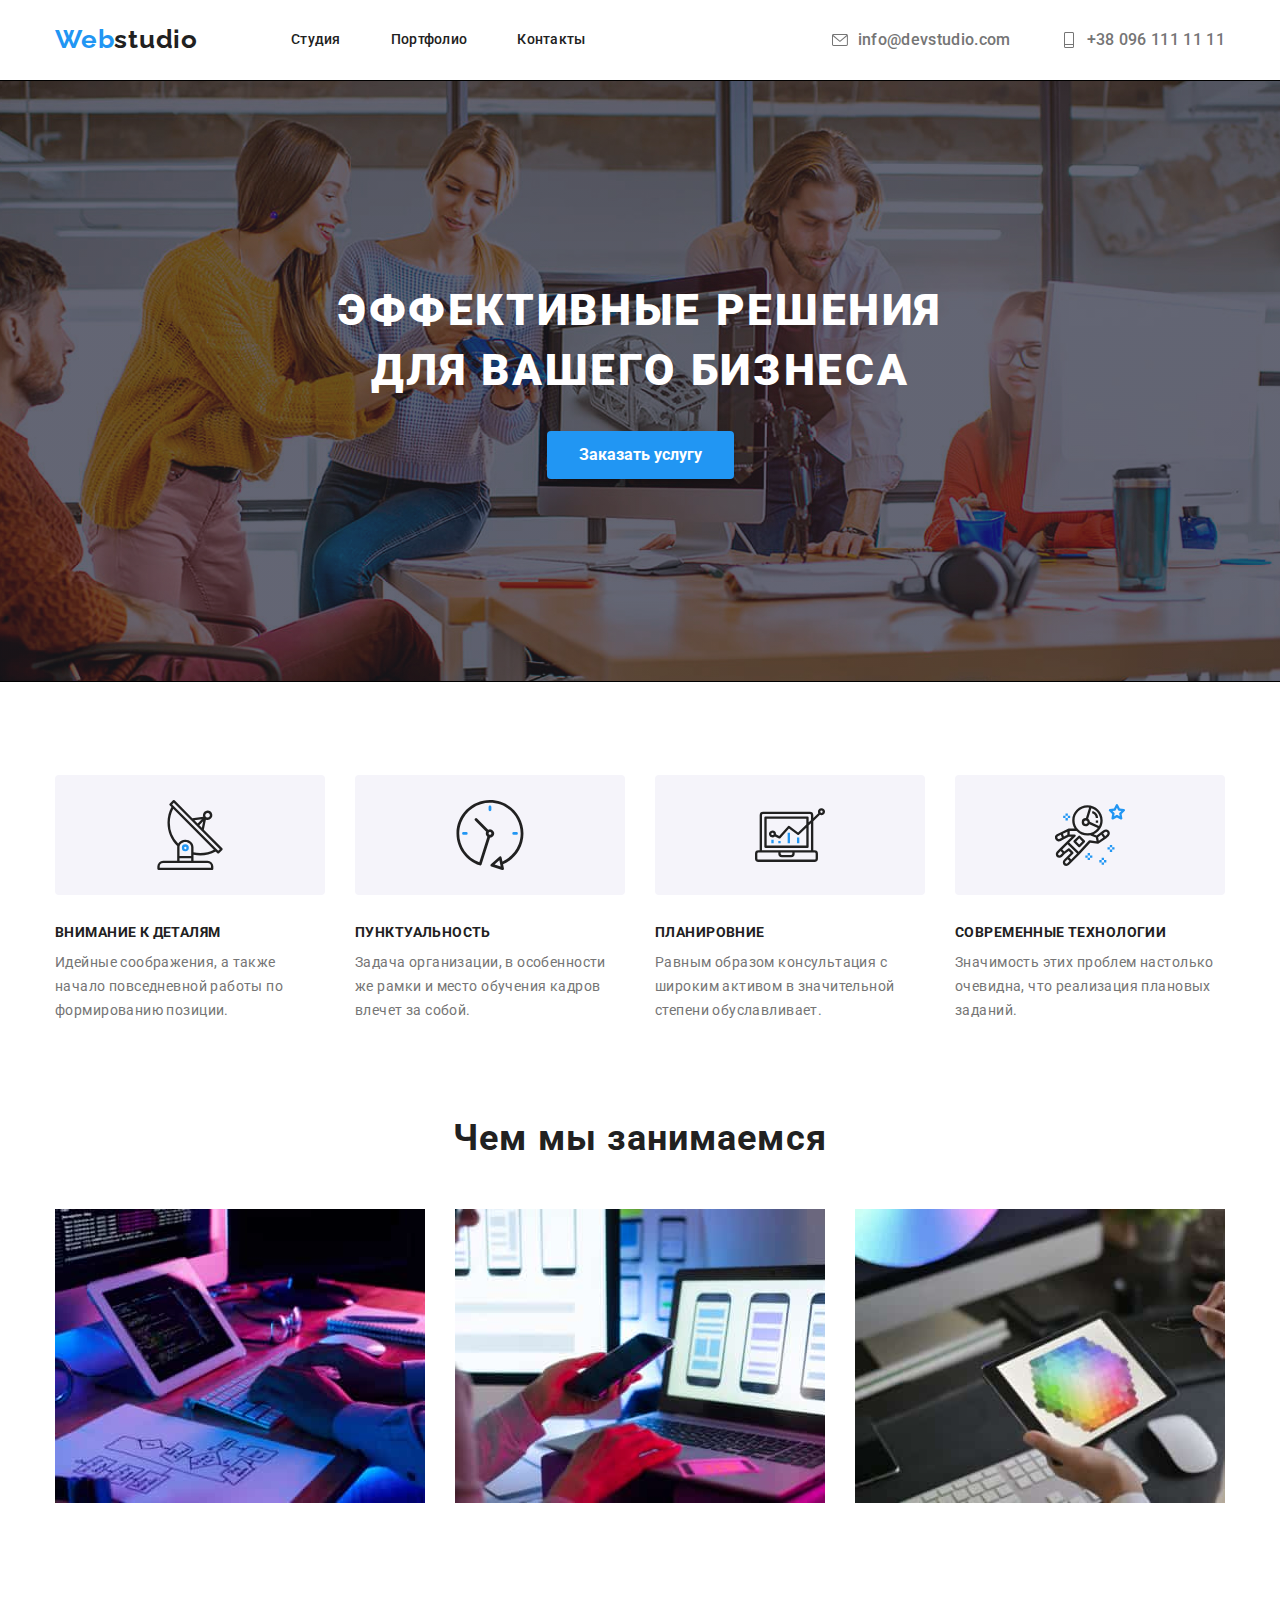
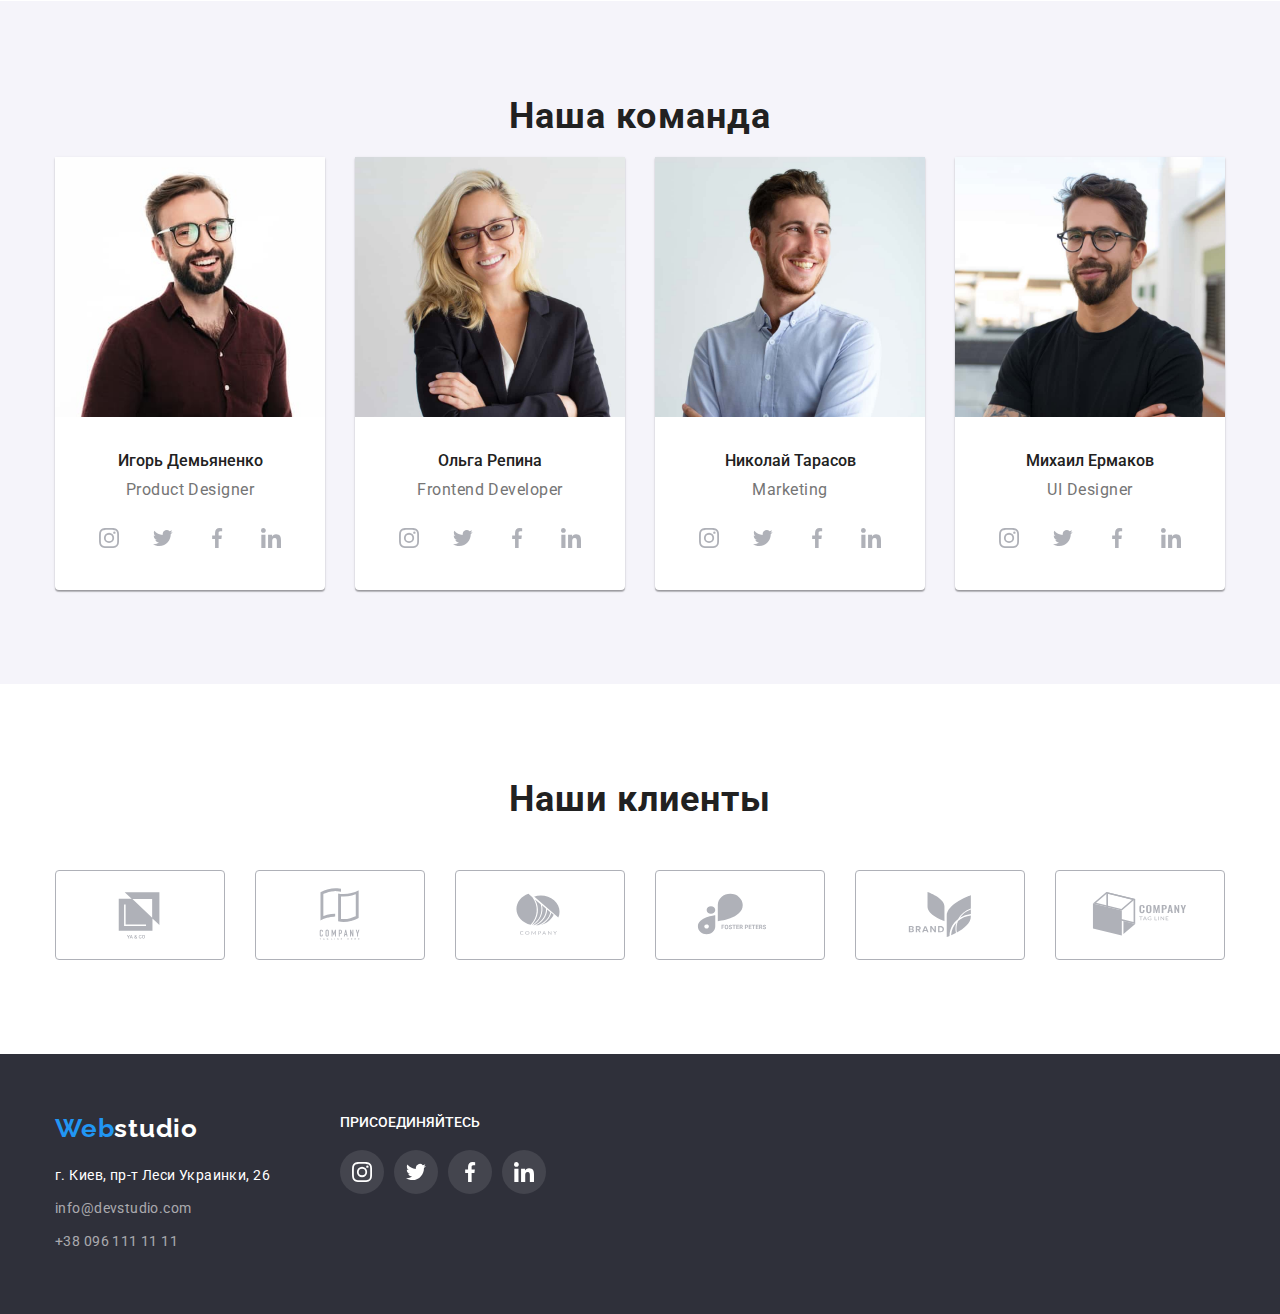
==== index.html @ 6fe6b193 ".prettierrc.json" ====
<!DOCTYPE html>
<html lang="ru">

<head>
    <meta charset="UTF-8">
    <meta http-equiv="X-UA-Compatible" content="IE=edge">
    <meta name="viewport" content="width=device-width, initial-scale=1.0">
    <title>Webstudio</title>
    <link rel="preconnect" href="https://fonts.gstatic.com">

    <link
        href="https://fonts.googleapis.com/css2?family=Raleway:wght@700&family=Roboto:wght@400;500;700;900&display=swap"
        rel="stylesheet">


    <link rel="stylesheet"
        href="https://cdnjs.cloudflare.com/ajax/libs/modern-normalize/1.0.0/modern-normalize.min.css" />


    <link rel="stylesheet" href="./css/styles.css" />

</head>



<header class="header">
    <div class="container">
        <nav class="header-nav">
            <a href="./index.html" lang="en" class="logo"><span class="logo-accent">Web</span>studio</a>

            <ul class="site-nav">
                <li class="item"> <a href="./index.html" class="test-link">Студия</a></li>
                <li class="item"> <a href="./portfolio.html" class="test-link">Портфолио</a></li>
                <li class="item"> <a href="" class="test-link">Контакты</a></li>
            </ul>
        </nav>

        <ul class="adress">
            <li class="item">
                <a href="info@devstudio.com" class="header-adress">
                    <svg class="header-adress-icon" width="16" height="12">
                        <use href="./images/icons/symbol-defs2.svg#icon-envelope-grey">
                        </use>
                    </svg>
                    info@devstudio.com
                </a>
            </li>

            <li class="item">
                <a href="tel:+380961111111" class="header-adress">
                    <svg class="header-adress-icon" width="10" height="16">
                        <use href="./images/icons/symbol-defs2.svg#icon-Tel-header">
                        </use>
                    </svg>
                    +38 096 111 11 11
                </a>
            </li>
        </ul>
</header>


<main>
    <section class="title">
        <div class="title-align">
            <h1 class="main-title">Эффективные решения<br> для вашего бизнеса</h1>
            <button type="button" class="btn-order">Заказать услугу</button>
        </div>
    </section>


    <section class="section-features">
        <!-- Скрытый заголовой к Секции2
            <h2>Наши особенности</h2> -->
        <div class="container">
            <ul class="features">
                <li class="features-list">
                    <div class="icon-wrapper">
                        <svg class="features-icon" width="65" height="70">
                            <use href="./images/icons/symbol-defs2.svg#icon-antenna"></use>
                        </svg>
                    </div>
                    <h3 class="features-title">Внимание к деталям</h3>
                    <p class="features-subject">
                        Идейные соображения, а также начало повседневной работы по формированию позиции.
                    </p>
                </li>

                <li class="features-list">
                    <div class="icon-wrapper">
                        <svg class="features-icon" width="66" height="70">
                            <use href="./images/icons/symbol-defs2.svg#icon-clock"></use>
                        </svg>
                    </div>
                    <h3 class="features-title">Пунктуальность</h3>
                    <p class="features-subject">
                        Задача организации, в особенности же рамки и место обучения кадров влечет за собой.
                    </p>
                </li>

                <li class="features-list">
                    <div class="icon-wrapper">
                        <svg class="features-icon" width="70" height="53">
                            <use href="./images/icons/symbol-defs2.svg#icon-diagram"></use>
                        </svg>
                    </div>
                    <h3 class="features-title">Планировние</h3>
                    <p class="features-subject">
                        Равным образом консультация с широким активом в значительной степени обуславливает.
                    </p>
                </li>

                <li class="features-list">
                    <div class="icon-wrapper">
                        <svg class="features-icon" width="70" height="70">
                            <use href="./images/icons/symbol-defs2.svg#icon-astronaut"></use>
                        </svg>
                    </div>
                    <h3 class="features-title">Современные технологии</h3>
                    <p class="features-subject">
                        Значимость этих проблем настолько очевидна, что реализация плановых заданий.
                    </p>

                </li>
            </ul>
        </div>
    </section>




    <!--Чем занимаемся-->
    <section class="section service-space">
        <div class="container">
            <h2 class="section-title">Чем мы занимаемся</h2>
            <ul class="service">
                <li class="service-item">
                    <img src="./images/img.jpg" alt="Разработка" width="370" height="294">
                </li>

                <li class="service-item">
                    <img src="./images/img1.jpg" alt="Проэктирование" width="370" height="294">
                </li>
                <li class="service-item">
                    <img src="./images/img2.jpg" alt="Дизайн" width="370" height="294">
                </li>
            </ul>
        </div>
    </section>

    <!--TEAM-->
    <section class="section command">
        <div class="container">
            <h2 class="section-title">Наша команда</h2>
            <ul class="team">
                <li class="team-item">
                    <img src="./images/foto1.jpg" alt="Продакт менеджер" width="270" height="260">

                    <div class="member">
                        <h3 class="picture-name">Игорь Демьяненко</h3>
                        <p lang="en" class="position">Product Designer</p>

                        <ul class="social list">
                            <li class="social-item">
                                <a class="social-link instagram" href="">
                                    <svg class="social-icon">
                                        <use href="./images/icons/symbol-defs2.svg#icon-instagram-1">
                                    </svg>
                                </a>
                            </li>

                            <li class="social-item">
                                <a class="social-link twitter" href="">
                                    <svg class="social-icon">
                                        <use href="./images/icons/symbol-defs2.svg#icon-twitter-1">
                                    </svg>
                                </a>
                            </li>

                            <li class="social-item ">
                                <a class="social-link facebook" href="">
                                    <svg class="social-icon">
                                        <use href="./images/icons/symbol-defs2.svg#icon-facebook-1">
                                    </svg>
                                </a>
                            </li>

                            <li class="social-item">
                                <a class="social-link linkedin" href="">
                                    <svg class="social-icon">
                                        <use href="./images/icons/symbol-defs2.svg#icon-linkedin-1">
                                    </svg>
                                </a>
                            </li>
                        </ul>
                    </div>
                </li>


                <li class="team-item">
                    <img src="./images/foto2.jpg" alt="Фронтенд разработчик" width="270" height="260">
                    <div class="member">
                        <h3 class="picture-name">Ольга Репина</h3>
                        <p lang="en" class="position">Frontend Developer</p>
                        <ul class="social list">
                            <li class="social-item">
                                <a class="social-link instagram" href="">
                                    <svg class="social-icon">
                                        <use href="./images/icons/symbol-defs2.svg#icon-instagram-1">
                                    </svg>
                                </a>
                            </li>

                            <li class="social-item">
                                <a class="social-link twitter" href="">
                                    <svg class="social-icon">
                                        <use href="./images/icons/symbol-defs2.svg#icon-twitter-1">
                                    </svg>
                                </a>
                            </li>

                            <li class="social-item ">
                                <a class="social-link facebook" href="">
                                    <svg class="social-icon">
                                        <use href="./images/icons/symbol-defs2.svg#icon-facebook-1">
                                    </svg>
                                </a>
                            </li>

                            <li class="social-item">
                                <a class="social-link linkedin" href="">
                                    <svg class="social-icon">
                                        <use href="./images/icons/symbol-defs2.svg#icon-linkedin-1">
                                    </svg>
                                </a>
                            </li>
                        </ul>
                    </div>
                </li>


                <li class="team-item">
                    <img src="./images/foto3.jpg" alt="Маркетинг" width="270" height="260">

                    <div class="member">
                        <h3 class="picture-name">Николай Тарасов</h3>
                        <p lang="en" class="position">Marketing</p>
                        <ul class="social list">
                            <li class="social-item">
                                <a class="social-link instagram" href="">
                                    <svg class="social-icon">
                                        <use href="./images/icons/symbol-defs2.svg#icon-instagram-1">
                                    </svg>
                                </a>
                            </li>

                            <li class="social-item">
                                <a class="social-link twitter" href="">
                                    <svg class="social-icon">
                                        <use href="./images/icons/symbol-defs2.svg#icon-twitter-1">
                                    </svg>
                                </a>
                            </li>

                            <li class="social-item ">
                                <a class="social-link facebook" href="">
                                    <svg class="social-icon">
                                        <use href="./images/icons/symbol-defs2.svg#icon-facebook-1">
                                    </svg>
                                </a>
                            </li>

                            <li class="social-item">
                                <a class="social-link linkedin" href="">
                                    <svg class="social-icon">
                                        <use href="./images/icons/symbol-defs2.svg#icon-linkedin-1">
                                    </svg>
                                </a>
                            </li>
                        </ul>
                    </div>
                </li>


                <li class="team-item">
                    <img src="./images/foto4.jpg" alt="Дизайнер" width="270" height="260">
                    <div class="member">
                        <h3 class="picture-name">Михаил Ермаков</h3>
                        <p lang="en" class="position">UI Designer</p>
                        <ul class="social list">
                            <li class="social-item">
                                <a class="social-link instagram" href="">
                                    <svg class="social-icon">
                                        <use href="./images/icons/symbol-defs2.svg#icon-instagram-1">
                                    </svg>
                                </a>
                            </li>

                            <li class="social-item">
                                <a class="social-link twitter" href="">
                                    <svg class="social-icon">
                                        <use href="./images/icons/symbol-defs2.svg#icon-twitter-1">
                                    </svg>
                                </a>
                            </li>

                            <li class="social-item ">
                                <a class="social-link facebook" href="">
                                    <svg class="social-icon">
                                        <use href="./images/icons/symbol-defs2.svg#icon-facebook-1">
                                    </svg>
                                </a>
                            </li>

                            <li class="social-item">
                                <a class="social-link linkedin" href="">
                                    <svg class="social-icon">
                                        <use href="./images/icons/symbol-defs2.svg#icon-linkedin-1">
                                    </svg>
                                </a>
                            </li>
                        </ul>
                    </div>
                </li>
            </ul>
        </div>
    </section>





    <section class="section clients">
        <div class="container">
            <h2 class="section-title">Наши клиенты</h2>

            <ul class="clients-list">
                <li class="clients-item">
                    <!-- <div class="clients-blok"> -->
                    <a class="clients-link" href="" aria-label="Client 1">
                        <svg class="clients-icon">
                            <use href="./images/icons/symbol-defs2.svg#icon-Logo1-main"></use>
                        </svg>
                    </a>
                </li>

                <li class="clients-item">
                    <a class="clients-link" href="" aria-label="Client 2">
                        <svg class="clients-icon">
                            <use href="./images/icons/symbol-defs2.svg#icon-Logo2-main"></use>
                        </svg>
                    </a>
                </li>

                <li class="clients-item">
                    <a class="clients-link" href="" aria-label="Client 3">
                        <svg class="clients-icon">
                            <use href="./images/icons/symbol-defs2.svg#icon-Logo3-main"></use>
                        </svg>
                    </a>
                </li>

                <li class="clients-item">
                    <a class="clients-link" href="" aria-label="Client 4">
                        <svg class="clients-icon">
                            <use href="./images/icons/symbol-defs2.svg#icon-Logo4-main"></use>
                        </svg>
                    </a>
                </li>

                <li class="clients-item">
                    <a class="clients-link" href="" aria-label="Client 5">
                        <svg class="clients-icon">
                            <use href="./images/icons/symbol-defs2.svg#icon-Logo5-main"></use>
                        </svg>
                    </a>
                </li>

                <li class="clients-item">
                    <a class="clients-link" href="" aria-label="Client 6">
                        <svg class="clients-icon">
                            <use href="./images/icons/symbol-defs2.svg#icon-Logo6-main"></use>
                        </svg>
                    </a>
                </li>
            </ul>
        </div>
    </section>


</main>



<!--Контакты-->

<footer class="footer">
    <div class="container">

        <div class="footer-wrapper">
            <div class="footer-adress-wrapper">
                <a href="./index.html" lang="en" class="footer-logo"><span class="logo-accent">Web</span>studio</a>
                <address class="footer-adress-list">
                    <ul class="footer-nav">

                        <li class="footer-adress-item">
                            <a href="https://goo.gl/maps/8NbSCPgEPVCYa1LM7" class="footer-adress">г. Киев, пр-т Леси
                                Украинки,
                                26</a></li>
                        <li class="footer-adress-item">
                            <a href="info@devstudio.com" class="footer-adress-mail">info@devstudio.com</a></li>
                        <li class="footer-adress-item"> <a href="tel:+380961111111" class="footer-adress-tel">+38 096
                                111 11
                                11</a></li>
                    </ul>

                </address>
            </div>

            <div class="footer-social">
                <p class="footer-social-title">Присоединяйтесь</p>
                <ul class="footer-social-list">
                    <li class="footer-social-item">
                        <a class="social-link footer-social-link" href="">
                            <svg class="social-icon footer-social-icon">
                                <use href="./images/icons/symbol-defs2.svg#icon-instagram-2"></use>
                            </svg>
                        </a>
                    </li>

                    <li class="footer-item">
                        <a class="social-link footer-social-link" href="">
                            <svg class="social-icon footer-social-icon">
                                <use href="./images/icons/symbol-defs2.svg#icon-twitter-2"></use>
                            </svg>
                        </a>
                    </li>

                    <li class="footer-item">
                        <a class="social-link footer-social-link" href="">
                            <svg class="social-icon footer-social-icon">
                                <use href="./images/icons/symbol-defs2.svg#icon-facebook-2"></use>
                            </svg>
                        </a>
                    </li>

                    <li class="footer-item">
                        <a class="social-link footer-social-link" href="">
                            <svg class="social-icon footer-social-icon">
                                <use href="./images/icons/symbol-defs2.svg#icon-linkedin-2"></use>
                            </svg>
                        </a>
                    </li>

                </ul>
            </div>
        </div>
    </div>

</footer>
</body>

</html>
---- css/styles.css ----
:root {
    --text-color: #212121;  /*коричневый*/
    --color-link: #2196F3;  /*голубой*/
    --color-tipe: #757575;  /*серый*/
    --main-color: #FFFFFF;  /*белый*/
    --color-font: #2F303A;  /*темно серый*/
    --color-icons: #AFB1B8; 
    /*светло-серый*/
    --bg-color-light: #f5f4fa; /*cветло-светло-серый*/
    --opposite-basic-color: #000000;  /*черный*/
    --card-set-gap: 30px;
    --primary-bg-color: #fff;  /*cлоновая кость*/
    --clients-bg-color: #E5E5E5;
}




body {
   font-family: 'Roboto', sans-serif;
   color: var(--text-color);
}

.logo {
    
    font-family: Raleway;
    font-weight: 700;
    font-size: 26px;
    line-height: 1.15;
    font-style: normal;
    color: var(--text-color);
    letter-spacing: 0.03em;
    margin-right: 93px;
    /*margin-left: 200px;*/
    
}
.logo-accent {
    color: var(--color-link);
}

h1,
h2,
h3,
h4,
h5,
h6,
p {
    margin-top: 0;
    margin-bottom: 0;
}

ul{
    list-style: none;
    padding: 0;
    margin: 0;
}

a {
    text-decoration: none;
    /* Убираем подчеркивание */
}

li {
display: list-item;
text-align: -webkit-match-parent;

list-style-type: none;
    /* Убираем маркеры */
}

.header {
    border-bottom: 1px solid #ececec;
}

*,
::after,
::before {
    box-sizing: border-box;
}

header {
    display: block;
}

.header > .container {
    display: flex;
    align-items: center;
}


.container { 
    margin-left: auto;
    margin-right: auto;
    width: 1200px;
    padding-left: 15px;
    padding-right: 15px;
}

.header-nav, .adress, .site-nav{
    display: flex;
    align-items: center;
}

.item:not(:last-child) {
    margin-right: 50px;
}

.item:last-child{
    margin-right: 0;
}

.header-adress-icon {
    fill: currentColor;
    margin-right: 10px;
    width: 16px;
    height: 16px;
}



.header-adress {
color: var(--color-tipe);

font-weight: 500;
line-height: 14px;
 line-height: 1.14;
 letter-spacing: 0.02em;
 margin-left: auto;

display: flex;
align-items: center;
}



.adress {
    /*display: flex;*/
    margin-left: auto;
}

.test-link:hover,
.header-adress:hover,
.footer-adress:hover,
.test-link:focus,
.header-adress:focus,
.footer-adress:focus
{
    color: var(--color-link);
}

.test-link {
    display: block;
    font-weight: 500;
    font-size: 14px;
    line-height: 1.14;
    color: var(--text-color);
    letter-spacing: 0.02em;
    padding-top: 32px;
    padding-bottom: 32px;
}

/*MAIN*/
 
.main-title {
    color: var(--main-color);
     text-transform: uppercase;
     font-size: 44px;
     font-weight: 900;
     letter-spacing: 0.06em;
     line-height: 1.36;
     margin-top: 0;
     margin-bottom: 30px;
}

.title {
    /* background-color: var(--color-font); */
    background-color: var(--text-color);
    background-image: linear-gradient(to right, rgba(47, 48, 58, 0.4), rgba(47, 48, 58, 0.4)), 
    url(../images/hero.jpg);
    padding-top: 200px;
    padding-bottom: 200px; 
    background-position: center;
    background-repeat: no-repeat;
    background-size: cover;

     max-width: 1600px;
     height: 600px;
     outline: 1px solid #000000;
     margin-left: auto;
     margin-right: auto;
}


.title-align {
    margin-left: auto;
    margin-right: auto;
    width: 696px;
    
    text-align: center;
}

.btn-order {
    color: var(--main-color);
    background-color: var(--color-link);
    font-weight: 700;
    font-size: 16px;
    line-height: 1.8;

    border: none;
    box-shadow: 0px 4px 4px rgb(0 0 0 / 15%);
    border-radius: 4px;

    padding: 10px 32px;
    cursor: pointer;

    display: inline-block;

    cursor: pointer;
}

.section {
    padding-top: 94px;
    padding-bottom: 94px;
}

.section-features {
    padding-top: 94px;
    /* padding-bottom: 94px; */ */
}

div, section, p, h2{
    display: block;
}



.features-list {
    /*width: 270px;
    margin-right: 30px;
    margin-bottom: 30px; */
    flex-basis: calc(100% / 4 - var(--card-set-gap));
    display: block;
    margin-right: var(--card-set-gap);
    }

   /* .features-list:nth-child(3n){
        margin-right: 0;
    }
    */

.features{
    display: flex;
    flex-wrap: wrap;
    margin-right: calc(-1 * var(--card-set-gap));
}

.features-title {
   color: var(--text-color);
   font-size: 14px;
   font-weight: 700;
   line-height: 1.14;
   letter-spacing: 0.03em;
   text-transform: uppercase;

   margin-top: 0;
   margin-bottom: 10px;
}



.features-subject {
    color: var(--color-tipe);
    /*font-weight: 400;*/
    font-size: 14px;
    line-height: 1.71;
    letter-spacing: 0.03em;

    margin-top: 0;
    margin-bottom: 0;
}



/* ICON */

.icon-wrapper {
    display: flex;
    justify-content: center;
    align-items: center;
    width: 270px;
    height: 120px;
    background-color: var(--bg-color-light);
    border-radius: 4px;
    margin-bottom: 30px;
}

.features-icon {
    width: 70px;
    height: 70px;
}






.command {
    background-color: var(--bg-color-light);
}

.section-title {
    font-size: 36px;
    font-weight: 700;
    line-height: 1.17;
    letter-spacing: 0.03em;
    text-align: center;
    margin-top: 0;
    margin-bottom: 50px;
}

.service {
    display: flex;
    flex-wrap: wrap;
    margin-right: calc(-1 * var(--card-set-gap));
}

.service-item {
    flex-basis: calc(100% / 3 - var(--card-set-gap));
    margin-right: var(--card-set-gap);
}


/* TEAM */

.team {
    display: flex;
    flex-wrap: wrap;
    /* margin-right: calc(-1 * var(--card-set-gap)); */
flex-direction: row;
justify-content: center;
    margin-top: calc(-1 * var(--card-set-gap));
    margin-left: calc(-1 * var(--card-set-gap)); 
}

.team-item {
    flex-basis: calc(100% / 4 - var(--card-set-gap));
    margin-left: var(--card-set-gap);
    background-color: var(--main-color);
    box-shadow: 0px 1px 3px rgba(0, 0, 0, 0.12), 
                0px 1px 1px rgba(0, 0, 0, 0.14),
                0px 2px 1px rgba(0, 0, 0, 0.2);
    border-radius: 0px 0px 4px 4px;
    text-align: center;
    font-size: 16px;
    line-height: 1.18;
    text-align: center;
}

.team__item+.team__item {
    margin-left: 30px;
}

.member {
    padding-top: 30px;
    padding-bottom: 30px;
}


.picture-name {
    color: var(--text-color);
  margin-bottom: 0;
  color: var(--title-text-color);
  font-size: 16px;
  font-weight: 500;
}

.position {
    color: var(--color-tipe);
   margin-top: 10px;
   margin-bottom: 16px;
    font-size: 16px;
    line-height: 1.18;
    letter-spacing: 0.03em;
    text-align: center;
    /* margin-top: 0px;
    margin-bottom: 0px; */
}


/* TEAM ICON */

.social {
    display: flex;
    justify-content: center;
    margin-top: 16px;
    /* padding-bottom: 30px; */
}

.social-item:not(:last-child) {
    margin-right: 10px;
}

.social-link {
    display: flex;
    justify-content: center;
    align-items: center;
    width: 44px;
    height: 44px;
    border-radius: 50%;
    color: var(--color-icons);
}

.social-link:hover,
.social-link:focus {
    color: var(--primary-bg-color);
    background-color: var(--color-link);
}

.social-icon {
    fill: currentColor;
    width: 20px;
    height: 20px;
}


/* CLIENTS */

.clients {
    align-items: ctnter;
}

.clients-list {
    display: flex;
    justify-content: center;
    margin-top: 0px;
    margin-bottom: 0;
}

.clients-item:not(:last-child) {
    margin-right: 30px;
}
    
.clients-link {
    display: flex;
    justify-content: center;
    align-items: center;
    width: 170px;
    height: 90px;
    color: var(--color-icons);
    border: 1px solid #AFB1B8;
    box-sizing: border-box;
    border-radius: 4px;
    
} 


.clients-link:hover,
.clients-link:focus {
    color: var(--color-link);
    border-color: var(--color-link);
}

.clients-icon {
    fill: currentColor;
       width: 106px;
       height: 60px;
}



/* FOOTER */

.footer {
    background-color: var(--color-font);
    padding-top: 60px;
    padding-bottom: 60px;
}

.footer-logo {
    color: var(--main-color);
    display: inline-block;
    margin-bottom: 20px;

    font-family: Raleway;
    font-weight: 700;
    font-size: 26px;
    line-height: 1.15;
    font-style: normal;
   
    letter-spacing: 0.03em;
}

.footer-logo-accent{
    color
}
/* address {
    display: block;
    font-style: italic;
} */

.footer-adress {
    font-family: 'Roboto';
    color: var(--main-color);
    font-style: normal;
    font-size: 14px;
    line-height: 1.71;
    letter-spacing: 0.03em;
}

.footer-adress-mail,
.footer-adress-tel {
font-style: normal;
font-size: 14px;
line-height: 1.71;
letter-spacing: 0.03em;
font-family: 'Roboto';
color: rgba(255, 255, 255, 0.6);

display: block;
margin-top: 9px;
}

.footer-adress-mail:hover,
.footer-adress-tel:hover,
.footer-adress-mail:focus,
.footer-adress-tel:focus {
    color: var(--color-link);
}

/* .footer-address-list .footer-address-item+.footer-address-item {
    margin-top: 9px;
} */



 /* FOOTER ICONS */

 .footer-wrapper {
     display: flex;
 }

.footer-social {
    margin-left: 70px;
}
.footer-social-title {
    margin-bottom: 20px;
    font-weight: 500;
    font-style: normal;
    font-size: 14px;
    line-height: 1.17;
    color: var(--main-color);
    text-transform: uppercase;
}

.footer-social-list {
    display: flex;
}

.footer-item {
    /* margin-top: 16px; */
    margin-left: 10px;
    
} 

.footer-social-link {
    background-color: rgba(255, 255, 255, 0.1);
}

.footer-social-icon {
        fill: var(--main-color);
    } 



/*PORTFOLIO*/

.center {
    display: flex;
    justify-content: center;
    margin-bottom: 50px;
}

.align-horizontal {
    margin-right: 8px;
}

.first {
    color: var(--main-color);
    background-color: var(--color-link);
    box-shadow: 0px 2px 2px rgb(0 0 0 / 12%),
                0px 1px 2px rgb(0 0 0 / 8%);
}



.top-menu {
 font-weight: 500;
 font-size: 16px;
 line-height: 1.63;
 letter-spacing: 0.03em;
 background-color: var(--bg-color-light);
 border: none;
 
 border-radius: 4px;
 padding: 6px 22px;
}

.top-menu:hover,
.top-menu:focus {
color: var(--main-color);
background-color: var(--color-link);
}

.top-menu {
cursor: pointer;
}





.picture {
    display: flex;
    flex-wrap: wrap;
    margin-right: calc(-1 * var(--card-set-gap));
    margin-bottom: calc(-1 * var(--card-set-gap));
}

.picture-item {
    flex-basis: calc(100% / 3 - var(--card-set-gap));
    margin-right: var(--card-set-gap);
    margin-bottom: var(--card-set-gap);
}

.portfolio-picture-title {
    margin: 0;
    color: var(--text-color);
    font-size: 18px;
    line-height: 2;
    font-weight: 700;
    letter-spacing: 0.06em;
}

.legend {
    display: block;
    padding: 20px 24px;
    border: 1px solid #eeeeee;
    border-top: none;
}


.description{
    color: var(--color-tipe);
    font-weight: 400;
    font-size: 16px;
    line-height: 1.87;
    letter-spacing: 0.03em;
    margin: 0;
}


/* PORTFOLIO ICON */
.picture-item:hover {
    box-shadow: 0px 1px 1px rgba(0, 0, 0, 0.12), 0px 4px 4px rgba(0, 0, 0, 0.06),
        1px 4px 6px rgba(0, 0, 0, 0.16);
}
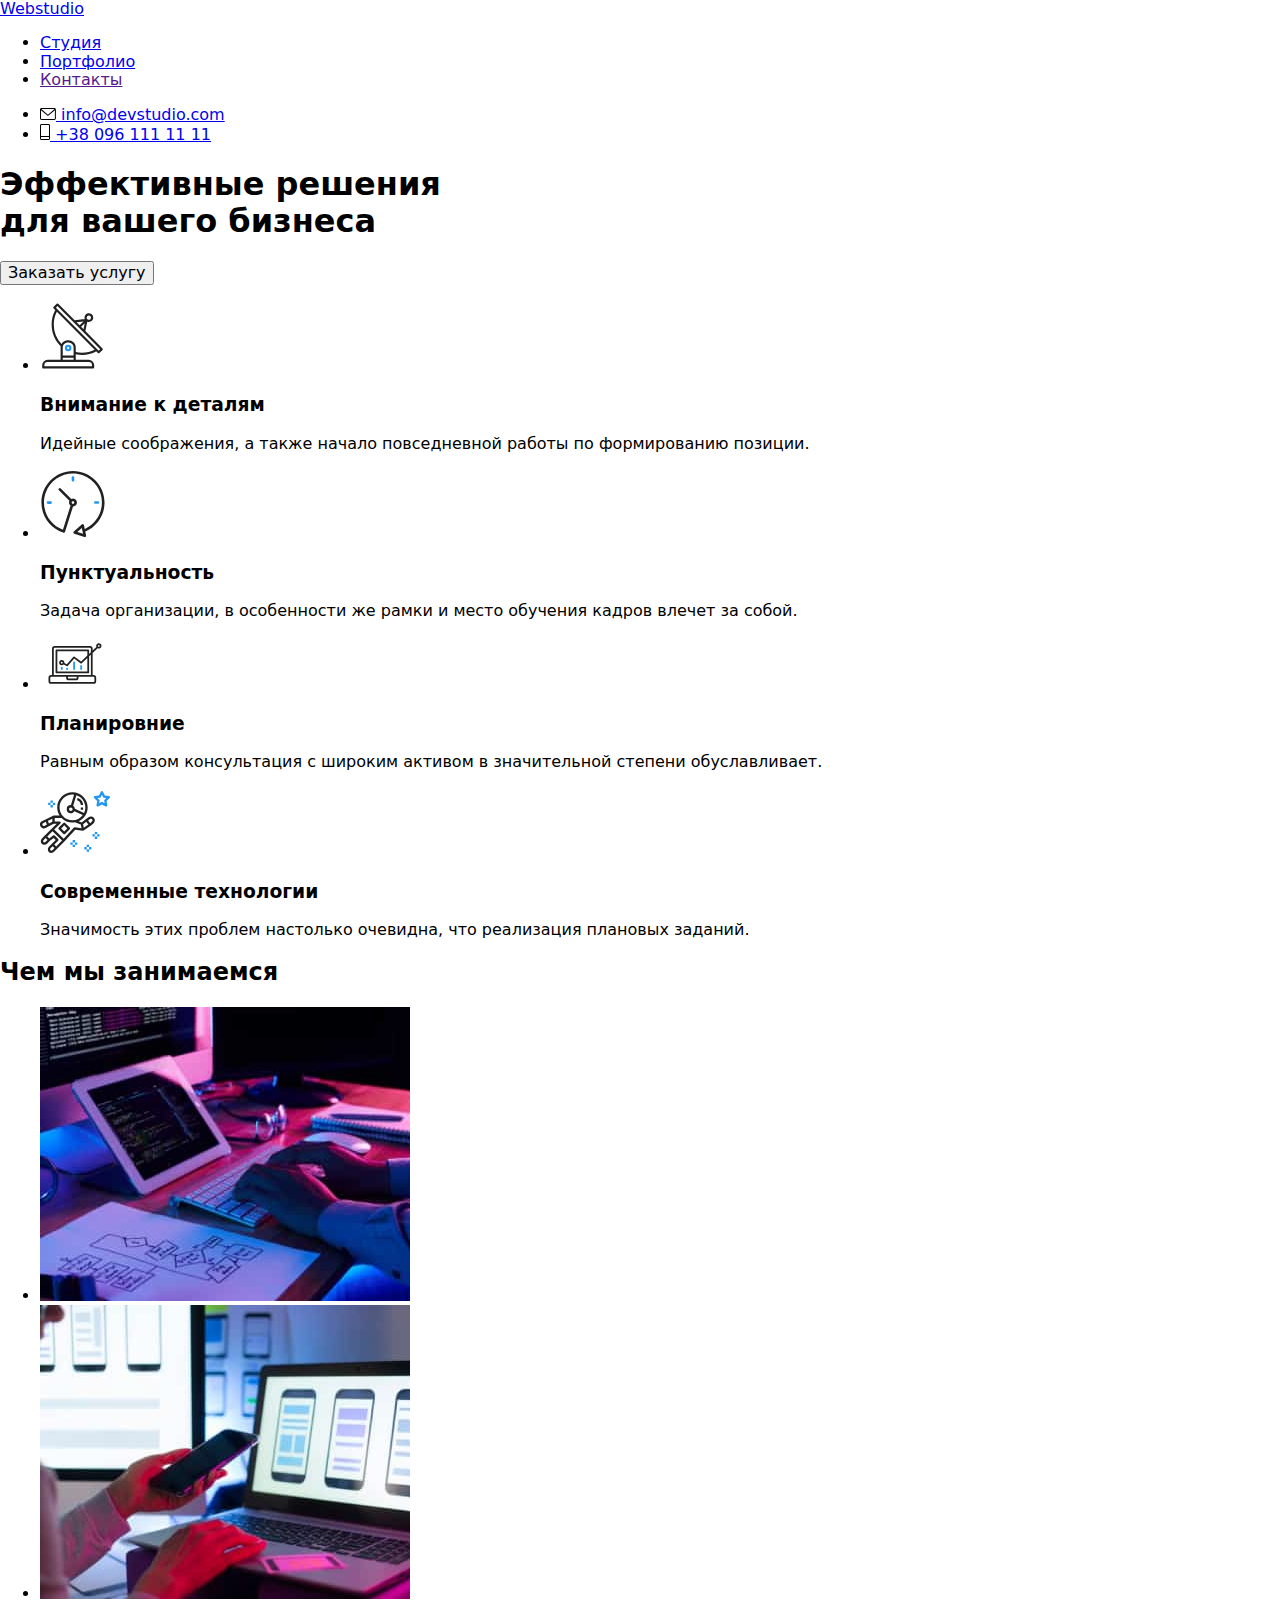
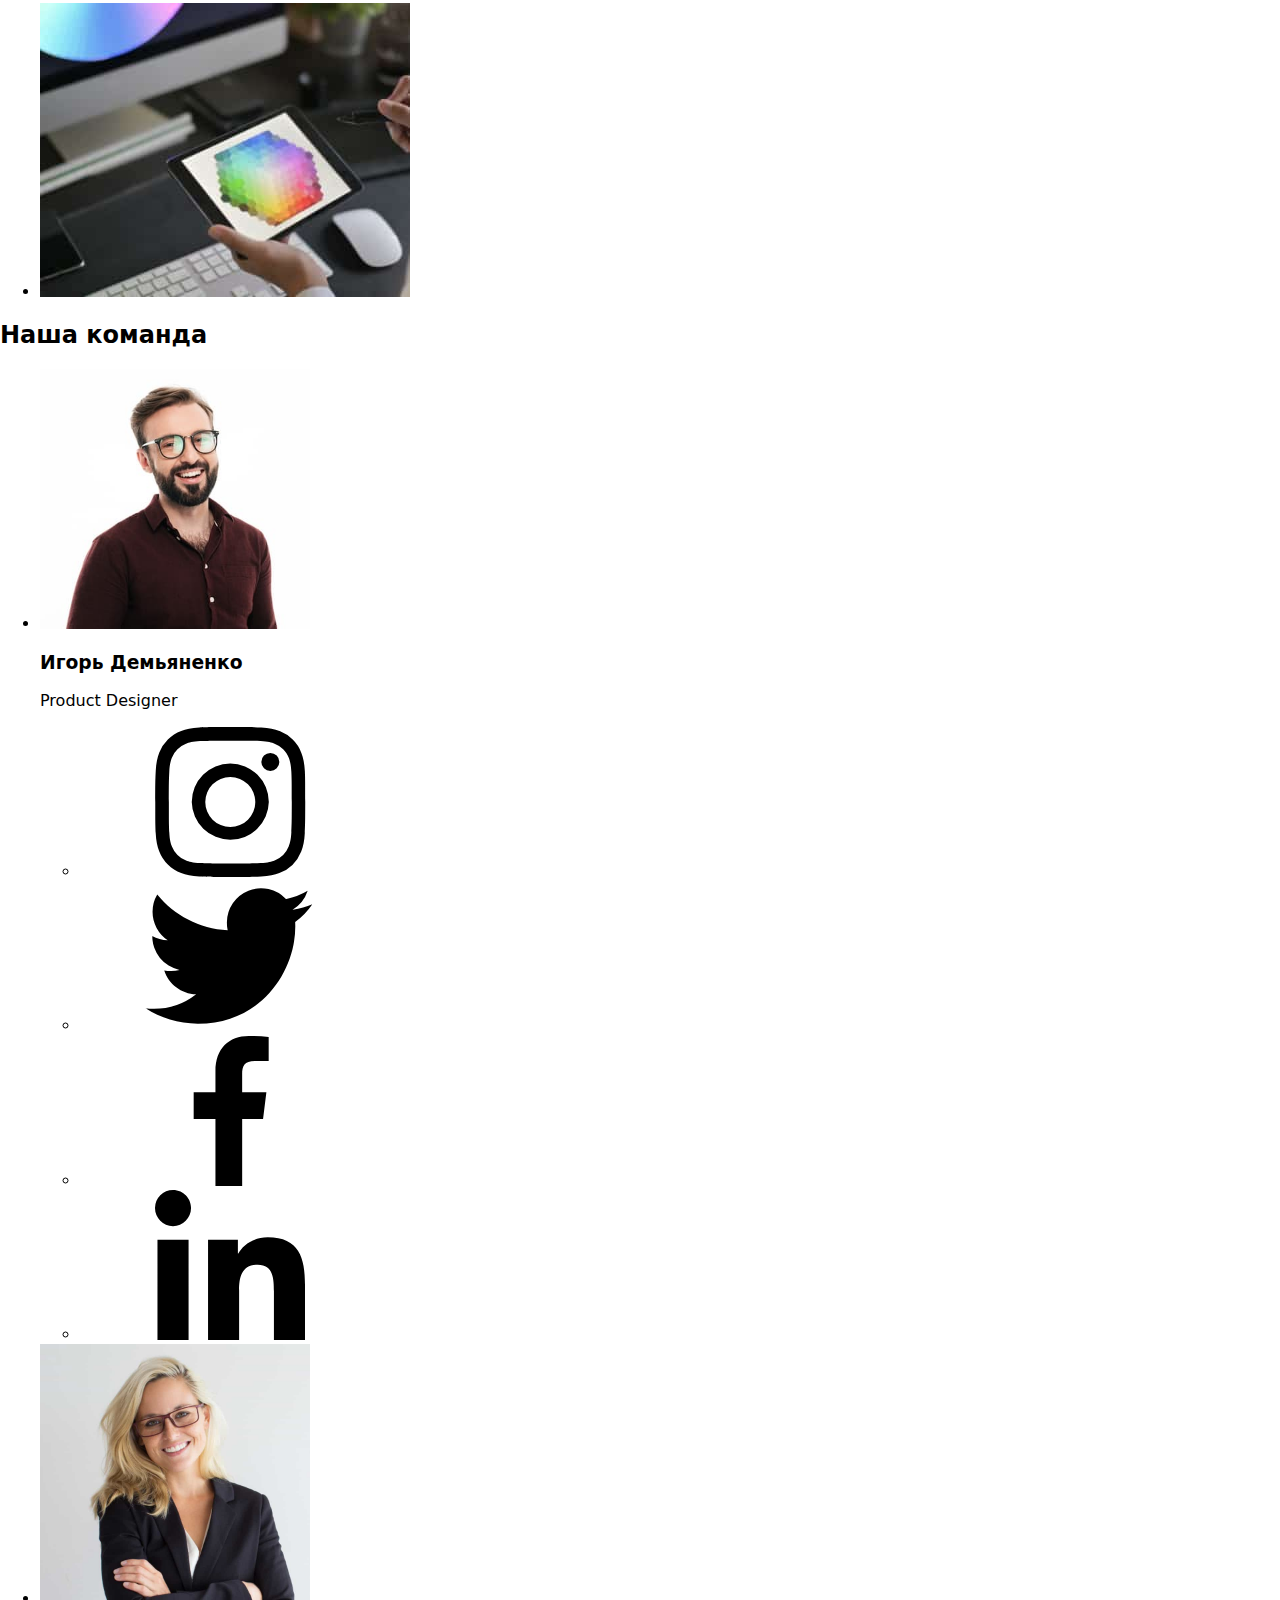
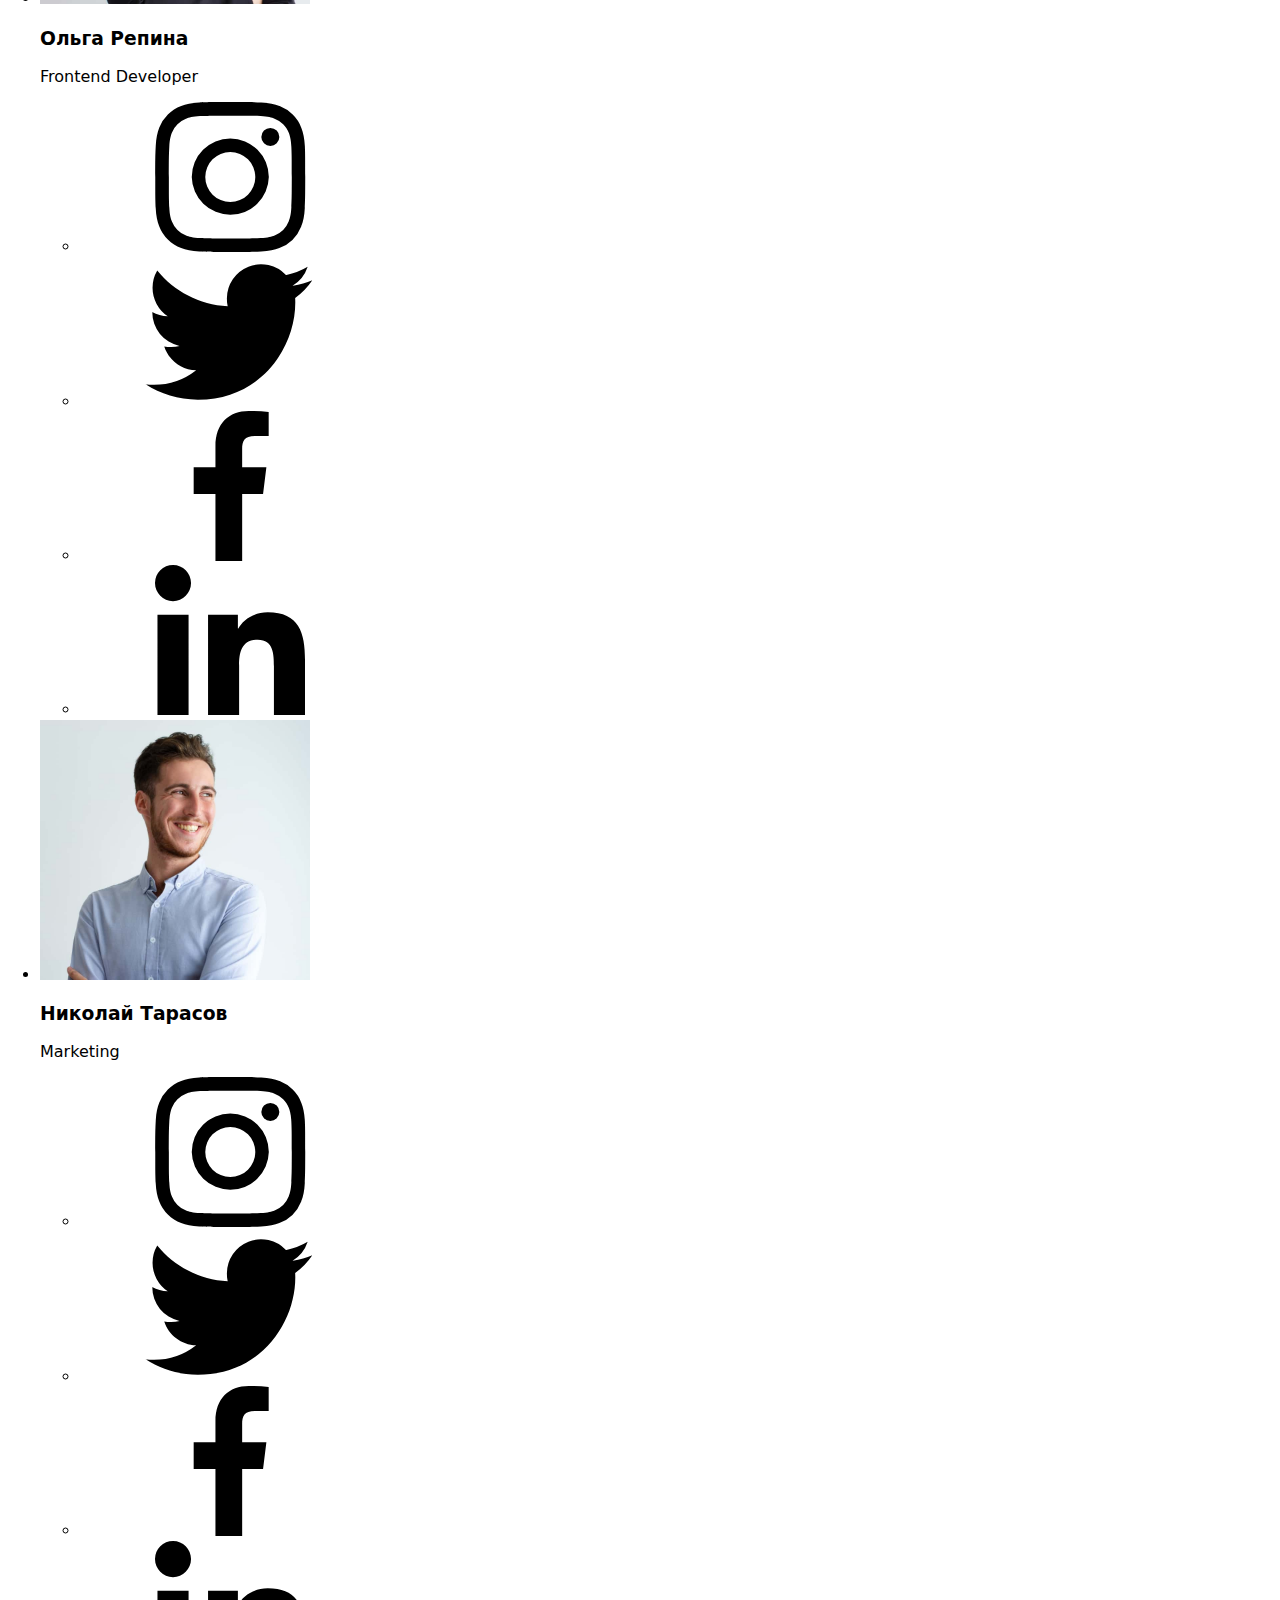
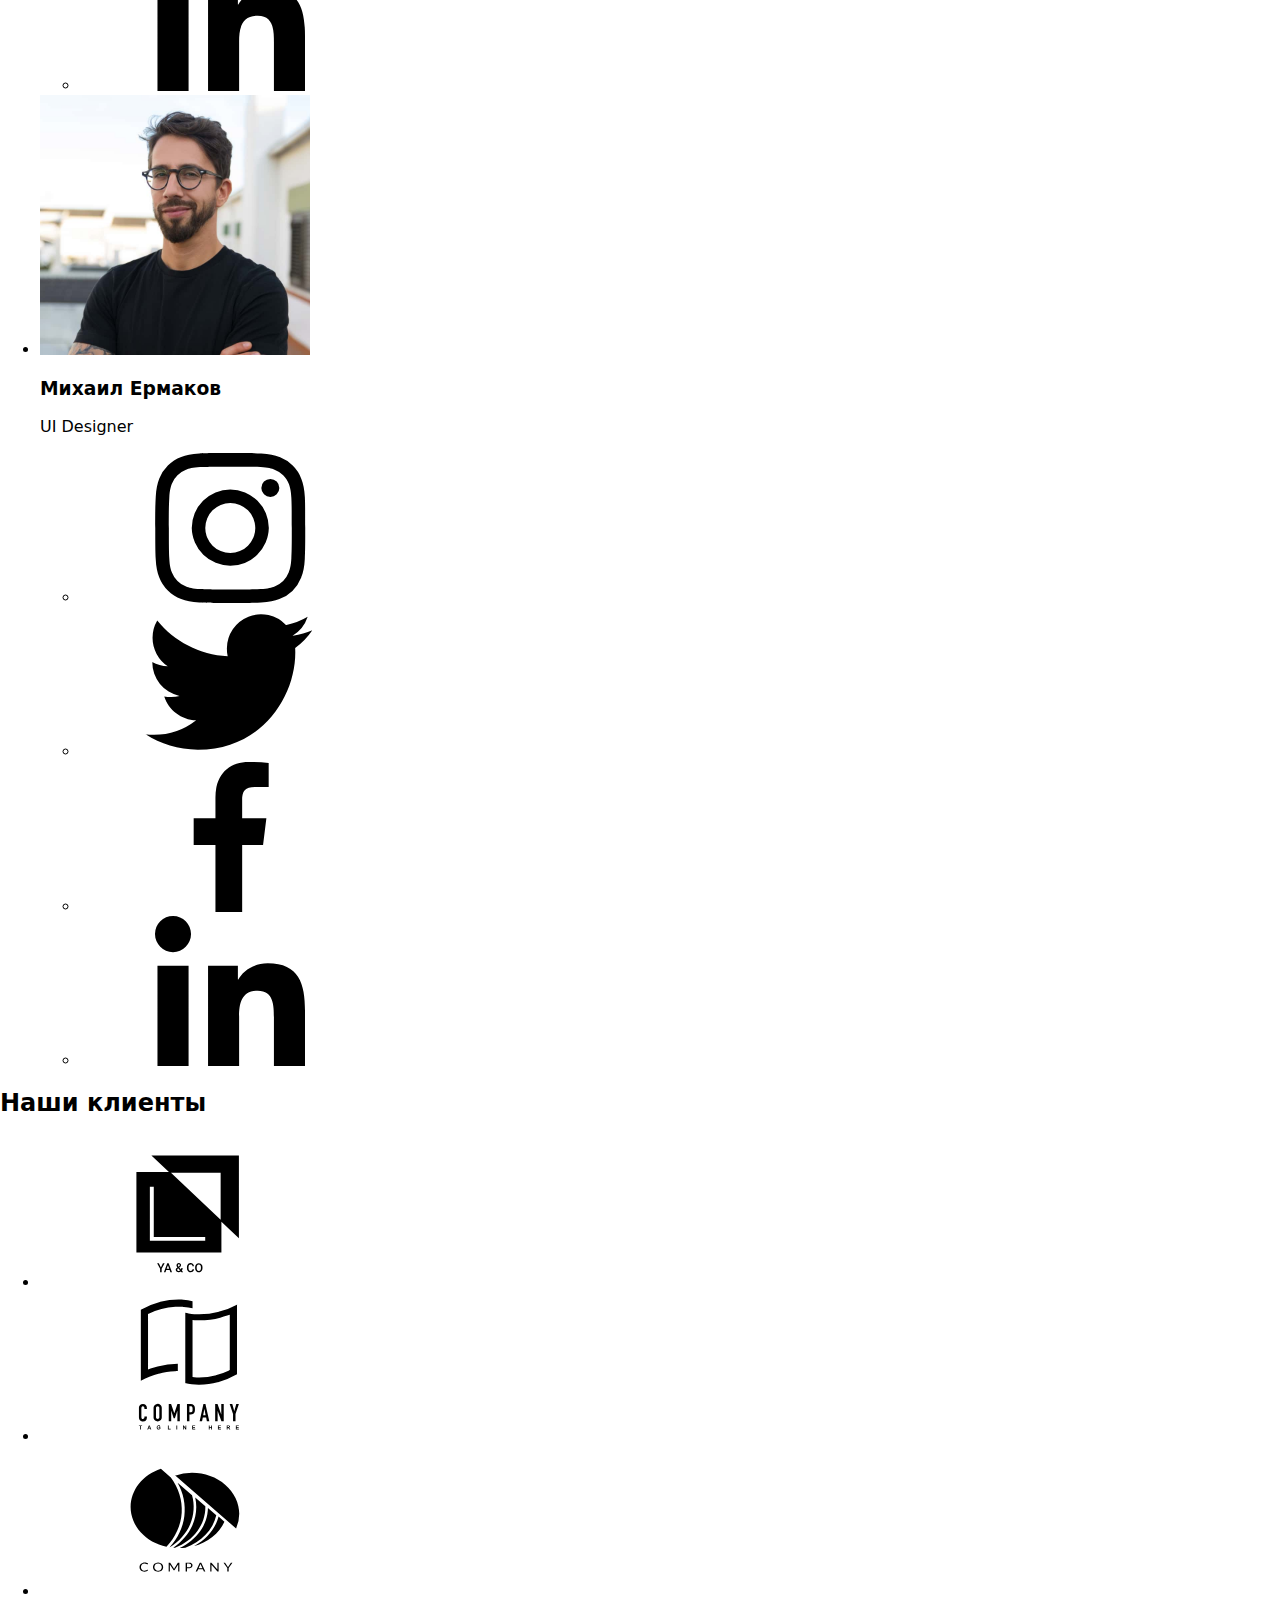
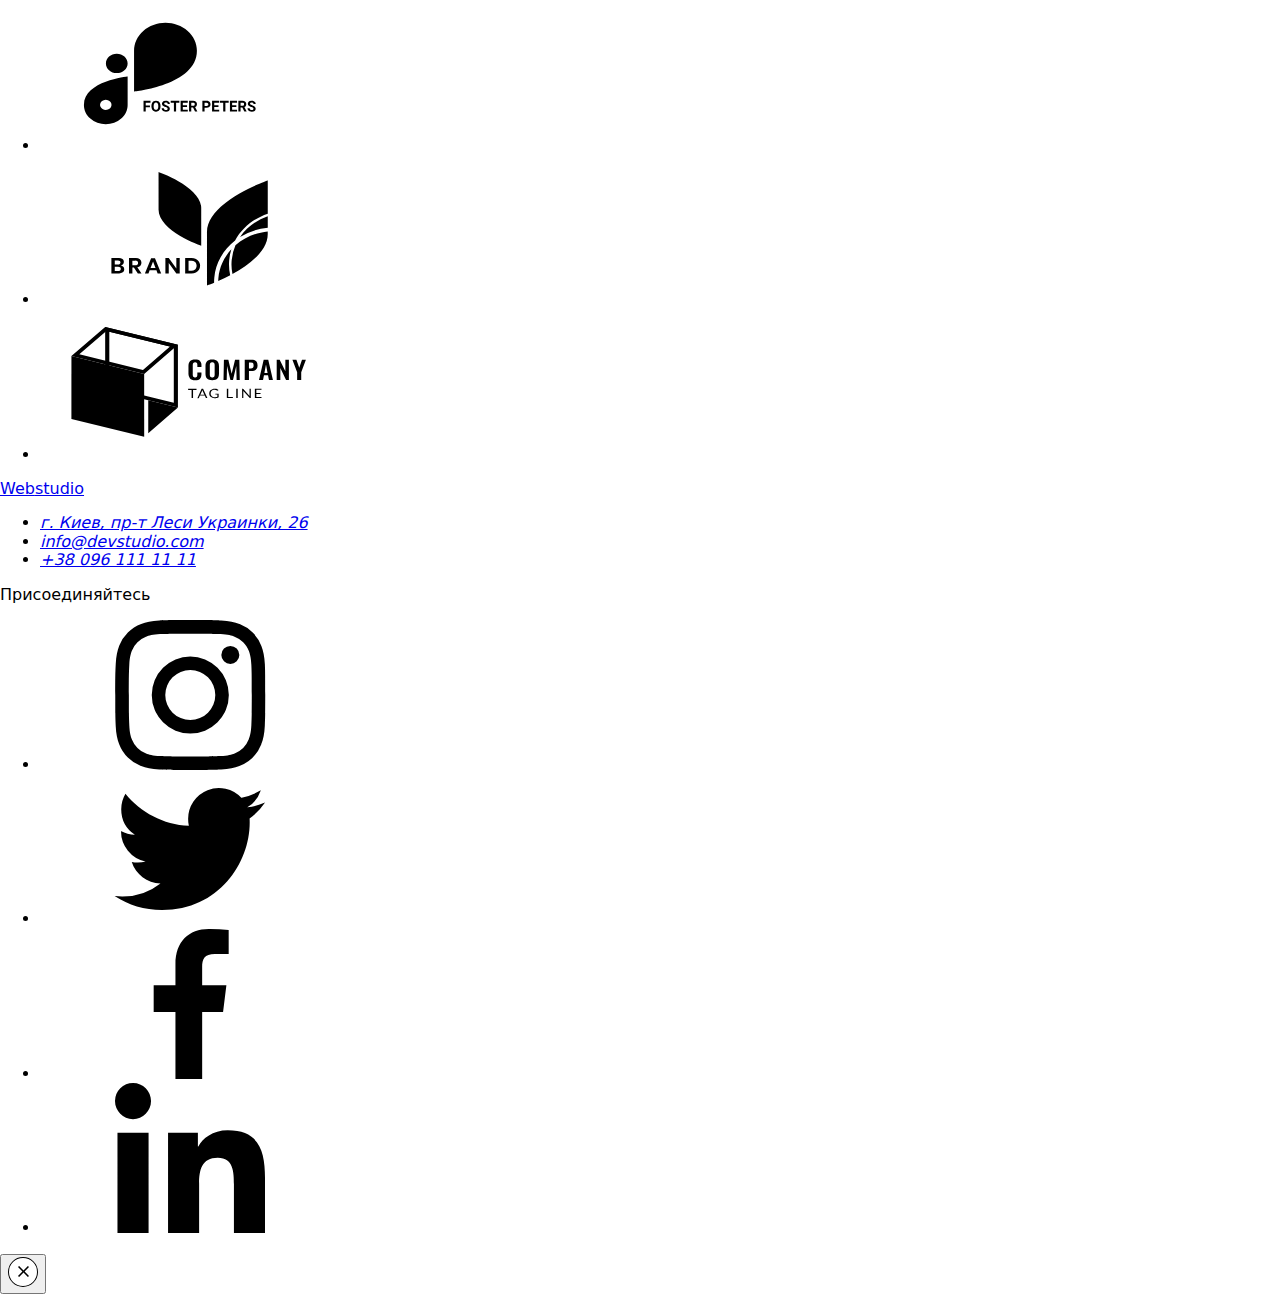
==== commit b75def5b: "backdrop" ====
--- a/index.html
+++ b/index.html
@@ -16,8 +16,9 @@
     <link rel="stylesheet"
         href="https://cdnjs.cloudflare.com/ajax/libs/modern-normalize/1.0.0/modern-normalize.min.css" />
 
-
-    <link rel="stylesheet" href="./css/styles.css" />
+    <link rel="stylesheet" href="https://cdnjs.cloudflare.com/ajax/libs/animate.css/4.1.1/animate.min.css" />
+
+    <link rel="stylesheet" href="./js/modal.js" />
 
 </head>
 
@@ -29,9 +30,15 @@
             <a href="./index.html" lang="en" class="logo"><span class="logo-accent">Web</span>studio</a>
 
             <ul class="site-nav">
-                <li class="item"> <a href="./index.html" class="test-link">Студия</a></li>
-                <li class="item"> <a href="./portfolio.html" class="test-link">Портфолио</a></li>
-                <li class="item"> <a href="" class="test-link">Контакты</a></li>
+                <li class="item">
+                    <a href="./index.html" class="test-link current-link">Студия</a>
+                </li>
+                <li class="item">
+                    <a href="./portfolio.html" class="test-link">Портфолио</a>
+                </li>
+                <li class="item">
+                    <a href="" class="test-link">Контакты</a>
+                </li>
             </ul>
         </nav>
 
@@ -63,7 +70,7 @@
     <section class="title">
         <div class="title-align">
             <h1 class="main-title">Эффективные решения<br> для вашего бизнеса</h1>
-            <button type="button" class="btn-order">Заказать услугу</button>
+            <button data-modal-open type="button" class="btn-order">Заказать услугу</button>
         </div>
     </section>
 
@@ -457,6 +464,25 @@
     </div>
 
 </footer>
+
+
+
+
+<div data-modal class="backdrop is-hidden">
+    <div class="modal">
+        <button data-modal-close type="button" class="close">
+            <svg class="btn-close" width="30" height="30" aria-label="Закрыть окно">
+                <use href="./images/icons/symbol-defs2.svg#icon-close"></use>
+            </svg>
+        </button>
+    </div>
+</div>
+
+<script src="./js/modal.js">
+</script>
+
+<!-- <iframe src="about:blank" style="display: none;"></iframe> -->
+
 </body>
 
 </html>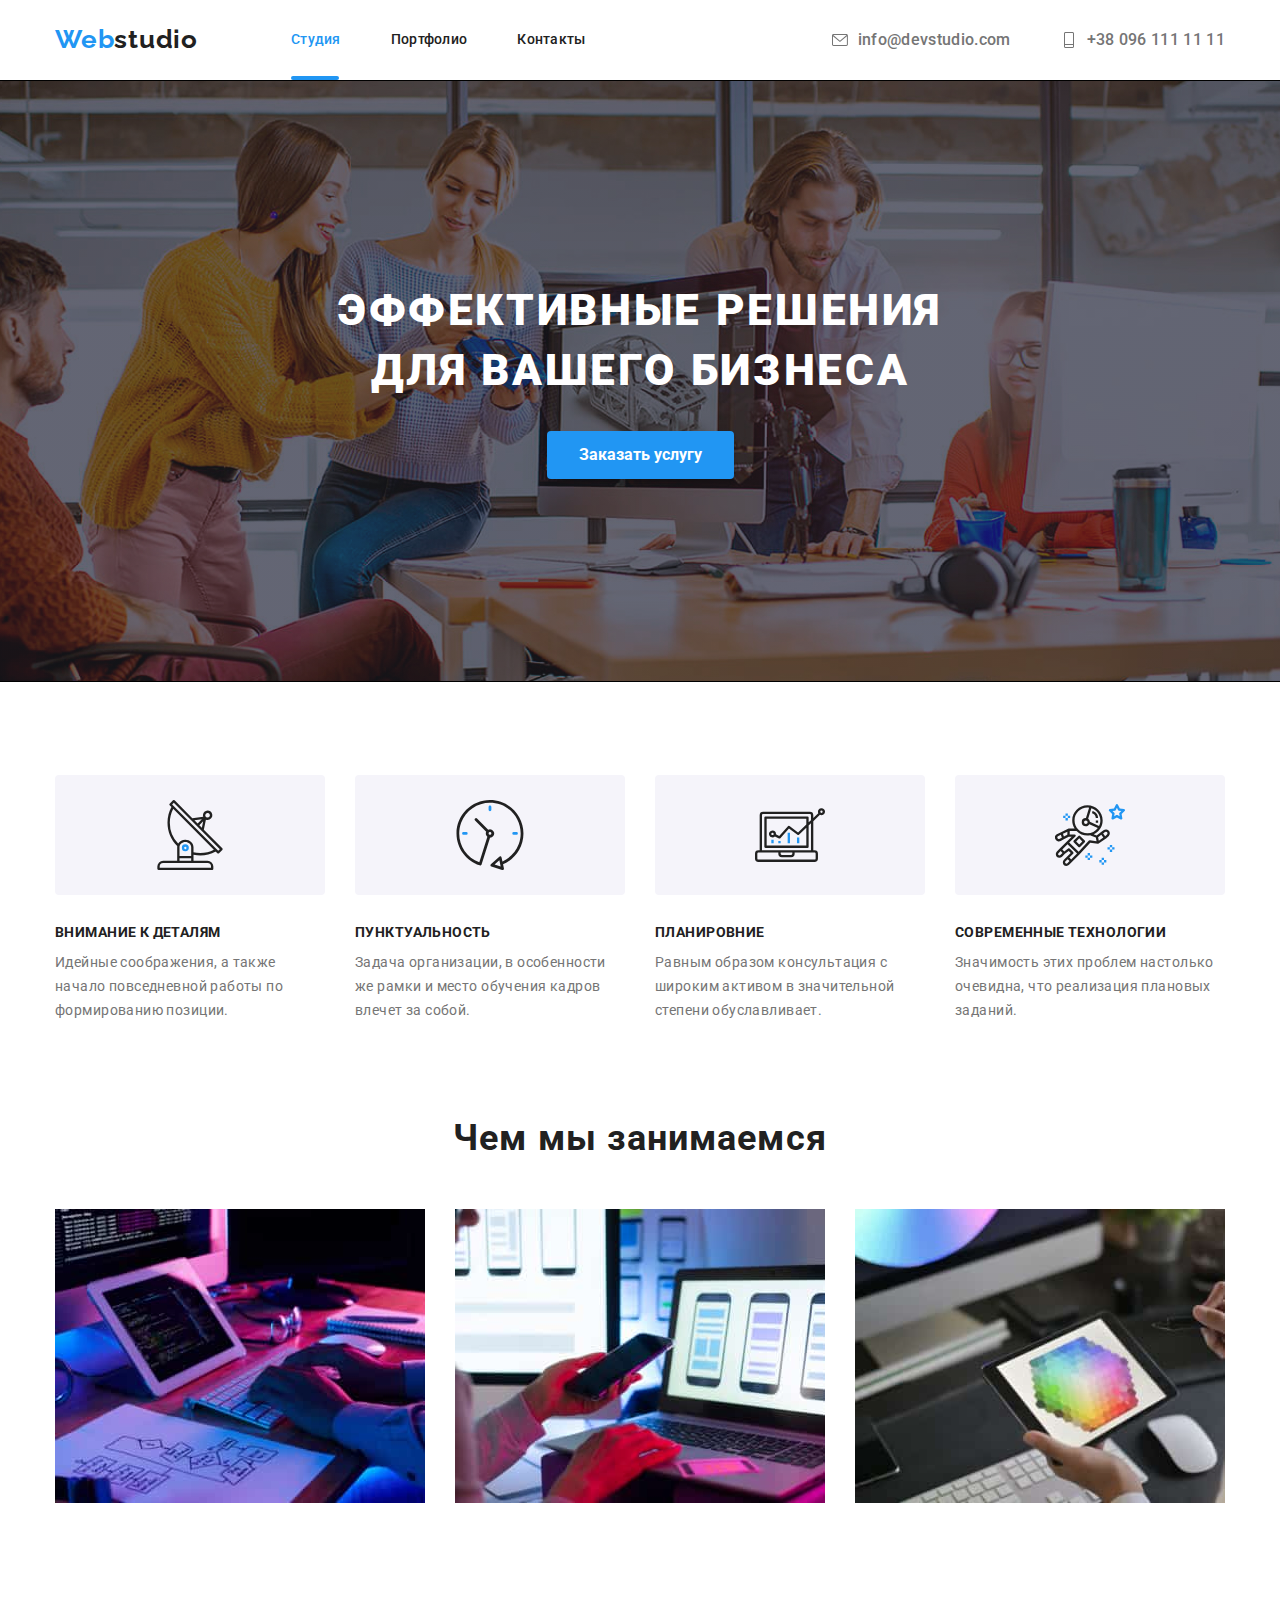
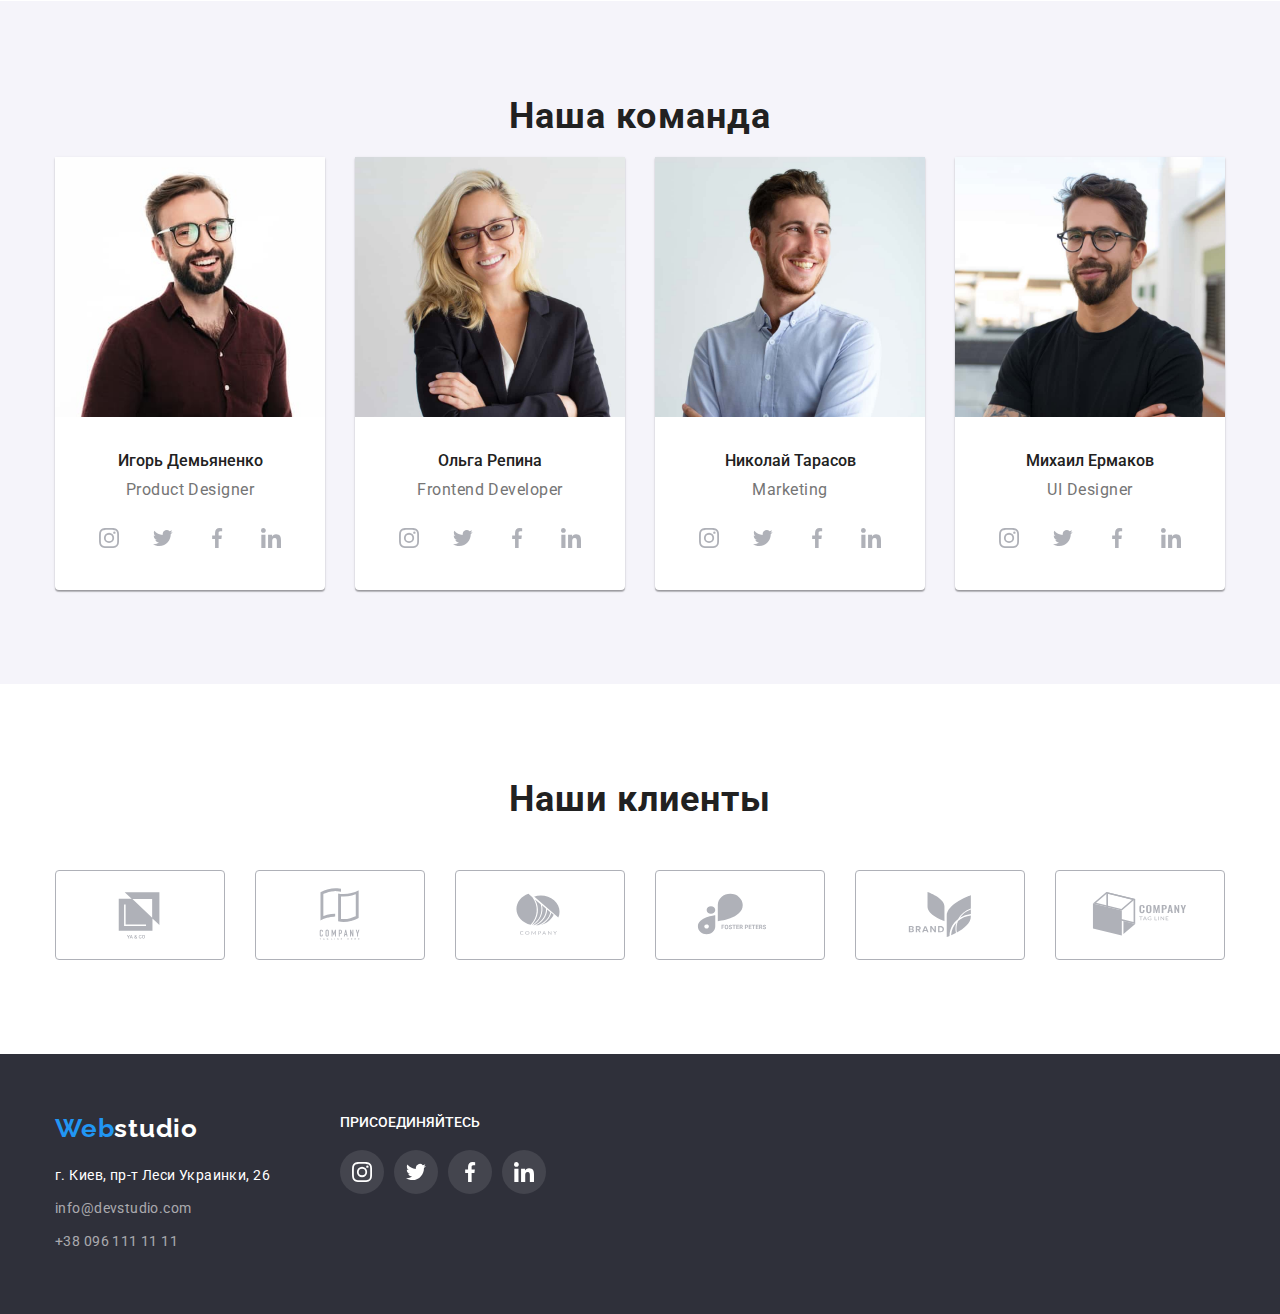
==== commit 1830db59: "стили" ====
--- a/index.html
+++ b/index.html
@@ -19,6 +19,8 @@
     <link rel="stylesheet" href="https://cdnjs.cloudflare.com/ajax/libs/animate.css/4.1.1/animate.min.css" />
 
     <link rel="stylesheet" href="./js/modal.js" />
+
+    <link rel="stylesheet" href="./css/styles.css" />
 
 </head>
 
@@ -468,9 +470,9 @@
 
 
 
-<div data-modal class="backdrop is-hidden">
-    <div class="modal">
-        <button data-modal-close type="button" class="close">
+<div class="backdrop is-hidden" data-backdrop>
+    <div class="modal" data-modal>
+        <button type="button" class="close" data-modal-close>
             <svg class="btn-close" width="30" height="30" aria-label="Закрыть окно">
                 <use href="./images/icons/symbol-defs2.svg#icon-close"></use>
             </svg>
--- a/css/styles.css
+++ b/css/styles.css
@@ -0,0 +1,758 @@
+
+ :root {
+    --text-color: #212121;  /*коричневый*/
+    --color-link: #2196F3;  /*голубой*/
+    --color-tipe: #757575;  /*серый*/
+    --main-color: #FFFFFF;  /*белый*/
+    --color-font: #2F303A;  /*темно серый*/
+    --color-icons: #AFB1B8; 
+    /*светло-серый*/
+    --bg-color-light: #f5f4fa; /*cветло-светло-серый*/
+    --opposite-basic-color: #000000;  /*черный*/
+    --card-set-gap: 30px;
+    --primary-bg-color: #fff;  /*cлоновая кость*/
+    --clients-bg-color: #E5E5E5;
+    --cubic: cubic-bezier(0.4, 0, 0.2, 1);
+}
+
+
+
+
+body {
+   font-family: 'Roboto', sans-serif;
+   color: var(--text-color);
+}
+
+.logo {
+    
+    font-family: Raleway;
+    font-weight: 700;
+    font-size: 26px;
+    line-height: 1.15;
+    font-style: normal;
+    color: var(--text-color);
+    letter-spacing: 0.03em;
+    margin-right: 93px;
+    /*margin-left: 200px;*/
+    
+}
+.logo-accent {
+    color: var(--color-link);
+}
+
+h1,
+h2,
+h3,
+h4,
+h5,
+h6,
+p {
+    margin-top: 0;
+    margin-bottom: 0;
+}
+
+ul{
+    list-style: none;
+    padding: 0;
+    margin: 0;
+}
+
+a {
+    text-decoration: none;
+    /* Убираем подчеркивание */
+}
+
+li {
+display: list-item;
+text-align: -webkit-match-parent;
+
+list-style-type: none;
+    /* Убираем маркеры */
+}
+
+.header {
+    border-bottom: 1px solid #ececec;
+}
+
+*,
+::after,
+::before {
+    box-sizing: border-box;
+}
+
+header {
+    display: block;
+}
+
+.header > .container {
+    display: flex;
+    align-items: center;
+}
+
+
+.container { 
+    margin-left: auto;
+    margin-right: auto;
+    width: 1200px;
+    padding-left: 15px;
+    padding-right: 15px;
+}
+
+.header-nav, .adress, .site-nav{
+    display: flex;
+    align-items: center;
+}
+
+.item:not(:last-child) {
+    margin-right: 50px;
+}
+
+.item:last-child{
+    margin-right: 0;
+}
+
+.header-adress-icon {
+    fill: currentColor;
+    margin-right: 10px;
+    width: 16px;
+    height: 16px;
+}
+
+
+
+.header-adress {
+color: var(--color-tipe);
+
+font-weight: 500;
+line-height: 14px;
+ line-height: 1.14;
+ letter-spacing: 0.02em;
+ margin-left: auto;
+
+display: flex;
+align-items: center;
+}
+
+
+
+.adress {
+    /*display: flex;*/
+    margin-left: auto;
+}
+
+.test-link:hover,
+.header-adress:hover,
+.footer-adress:hover,
+.test-link:focus,
+.header-adress:focus,
+.footer-adress:focus
+{
+    color: var(--color-link);
+}
+
+.test-link {
+    position: relative;
+    display: inline-block;
+transition: color 250ms var(--cubic);
+
+    font-weight: 500;
+    font-size: 14px;
+    line-height: 1.14;
+    color: var(--text-color);
+    letter-spacing: 0.02em;
+    padding-top: 32px;
+    padding-bottom: 32px;
+}
+
+.current-link,
+.test-link:active { 
+    color: var(--color-link);
+}
+
+/* Studia-band */
+
+.test-link.current-link::after {
+position: absolute;
+
+bottom: 0;
+
+content: '';
+display: block;
+width: 48px;
+height: 4px;
+border-radius: 2px;
+
+background-color: var(--color-link);
+/* opacity: 1;
+transition: opasity 250ms var(--cubic); */
+}
+
+
+
+/* .a:hover::after {
+    opacity: 1;
+} */
+
+
+
+
+/*MAIN*/
+ 
+.main-title {
+    color: var(--main-color);
+     text-transform: uppercase;
+     font-size: 44px;
+     font-weight: 900;
+     letter-spacing: 0.06em;
+     line-height: 1.36;
+     margin-top: 0;
+     margin-bottom: 30px;
+}
+
+.title {
+    /* background-color: var(--color-font); */
+    background-color: var(--text-color);
+    background-image: linear-gradient(to right, rgba(47, 48, 58, 0.4), rgba(47, 48, 58, 0.4)), 
+    url(../images/hero.jpg);
+    padding-top: 200px;
+    padding-bottom: 200px; 
+    background-position: center;
+    background-repeat: no-repeat;
+    background-size: cover;
+
+     max-width: 1600px;
+     height: 600px;
+     outline: 1px solid #000000;
+     margin-left: auto;
+     margin-right: auto;
+}
+
+
+.title-align {
+    margin-left: auto;
+    margin-right: auto;
+    width: 696px;
+    
+    text-align: center;
+}
+
+.btn-order {
+    color: var(--main-color);
+    background-color: var(--color-link);
+    font-weight: 700;
+    font-size: 16px;
+    line-height: 1.8;
+
+    border: none;
+    box-shadow: 0px 4px 4px rgb(0 0 0 / 15%);
+    border-radius: 4px;
+
+    padding: 10px 32px;
+    cursor: pointer;
+
+    display: inline-block;
+
+    cursor: pointer;
+}
+
+
+
+/* MODAL */
+
+.backdrop {
+    position: fixed;
+    top: 0;
+    left: 0;
+    width: 100vw;
+    height: 100vh;
+    background-color: rgba(0, 0, 0, 0.2);
+}
+
+    .backdrop.is-hidden {
+    visibility: hidden;
+    opacity: 0;
+    pointer-events: none;
+}
+
+.modal {
+    position: absolute;
+    top: 50%;
+    left: 50%;
+    transform: translate(-50%, -50%);
+
+    min-width: 528px;
+    min-height: 581px;
+    padding: 15px;
+
+    background-color: var(--main-color);
+    
+}
+
+.close {
+    position: absolute;
+    top: 8px;
+    right: 8px;
+    width: 30px;
+    height: 30px;
+    border-radius: 50%;
+    border: 1px solid rgba(0, 0, 0, 0.1);
+    background-color: transparent;
+    cursor: pointer;
+    padding: 0;
+}
+
+
+
+
+
+
+.section {
+    padding-top: 94px;
+    padding-bottom: 94px;
+}
+
+.section-features {
+    padding-top: 94px;
+    /* padding-bottom: 94px; */ */
+}
+
+div, section, p, h2{
+    display: block;
+}
+
+
+
+.features-list {
+    /*width: 270px;
+    margin-right: 30px;
+    margin-bottom: 30px; */
+    flex-basis: calc(100% / 4 - var(--card-set-gap));
+    display: block;
+    margin-right: var(--card-set-gap);
+    }
+
+   /* .features-list:nth-child(3n){
+        margin-right: 0;
+    }
+    */
+
+.features{
+    display: flex;
+    flex-wrap: wrap;
+    margin-right: calc(-1 * var(--card-set-gap));
+}
+
+.features-title {
+   color: var(--text-color);
+   font-size: 14px;
+   font-weight: 700;
+   line-height: 1.14;
+   letter-spacing: 0.03em;
+   text-transform: uppercase;
+
+   margin-top: 0;
+   margin-bottom: 10px;
+}
+
+
+
+.features-subject {
+    color: var(--color-tipe);
+    /*font-weight: 400;*/
+    font-size: 14px;
+    line-height: 1.71;
+    letter-spacing: 0.03em;
+
+    margin-top: 0;
+    margin-bottom: 0;
+}
+
+
+
+/* ICON */
+
+.icon-wrapper {
+    display: flex;
+    justify-content: center;
+    align-items: center;
+    width: 270px;
+    height: 120px;
+    background-color: var(--bg-color-light);
+    border-radius: 4px;
+    margin-bottom: 30px;
+}
+
+.features-icon {
+    width: 70px;
+    height: 70px;
+}
+
+
+
+
+
+
+.command {
+    background-color: var(--bg-color-light);
+}
+
+.section-title {
+    font-size: 36px;
+    font-weight: 700;
+    line-height: 1.17;
+    letter-spacing: 0.03em;
+    text-align: center;
+    margin-top: 0;
+    margin-bottom: 50px;
+}
+
+.service {
+    display: flex;
+    flex-wrap: wrap;
+    margin-right: calc(-1 * var(--card-set-gap));
+}
+
+.service-item {
+    flex-basis: calc(100% / 3 - var(--card-set-gap));
+    margin-right: var(--card-set-gap);
+}
+
+
+/* TEAM */
+
+.team {
+    display: flex;
+    flex-wrap: wrap;
+    /* margin-right: calc(-1 * var(--card-set-gap)); */
+flex-direction: row;
+justify-content: center;
+    margin-top: calc(-1 * var(--card-set-gap));
+    margin-left: calc(-1 * var(--card-set-gap)); 
+}
+
+.team-item {
+    flex-basis: calc(100% / 4 - var(--card-set-gap));
+    margin-left: var(--card-set-gap);
+    background-color: var(--main-color);
+    box-shadow: 0px 1px 3px rgba(0, 0, 0, 0.12), 
+                0px 1px 1px rgba(0, 0, 0, 0.14),
+                0px 2px 1px rgba(0, 0, 0, 0.2);
+    border-radius: 0px 0px 4px 4px;
+    text-align: center;
+    font-size: 16px;
+    line-height: 1.18;
+    text-align: center;
+}
+
+.team__item+.team__item {
+    margin-left: 30px;
+}
+
+.member {
+    padding-top: 30px;
+    padding-bottom: 30px;
+}
+
+
+.picture-name {
+    color: var(--text-color);
+  margin-bottom: 0;
+  color: var(--title-text-color);
+  font-size: 16px;
+  font-weight: 500;
+}
+
+.position {
+    color: var(--color-tipe);
+   margin-top: 10px;
+   margin-bottom: 16px;
+    font-size: 16px;
+    line-height: 1.18;
+    letter-spacing: 0.03em;
+    text-align: center;
+    /* margin-top: 0px;
+    margin-bottom: 0px; */
+}
+
+
+/* TEAM ICON */
+
+.social {
+    display: flex;
+    justify-content: center;
+    margin-top: 16px;
+    /* padding-bottom: 30px; */
+}
+
+.social-item:not(:last-child) {
+    margin-right: 10px;
+}
+
+.social-link {
+    display: flex;
+    justify-content: center;
+    align-items: center;
+    width: 44px;
+    height: 44px;
+    border-radius: 50%;
+    color: var(--color-icons);
+}
+
+.social-link:hover,
+.social-link:focus {
+    color: var(--primary-bg-color);
+    background-color: var(--color-link);
+}
+
+.social-icon {
+    fill: currentColor;
+    width: 20px;
+    height: 20px;
+}
+
+
+/* CLIENTS */
+
+.clients {
+    align-items: ctnter;
+}
+
+.clients-list {
+    display: flex;
+    justify-content: center;
+    margin-top: 0px;
+    margin-bottom: 0;
+}
+
+.clients-item:not(:last-child) {
+    margin-right: 30px;
+}
+    
+.clients-link {
+    display: flex;
+    justify-content: center;
+    align-items: center;
+    width: 170px;
+    height: 90px;
+    color: var(--color-icons);
+    border: 1px solid #AFB1B8;
+    box-sizing: border-box;
+    border-radius: 4px;
+    
+} 
+
+
+.clients-link:hover,
+.clients-link:focus {
+    color: var(--color-link);
+    border-color: var(--color-link);
+}
+
+.clients-icon {
+    fill: currentColor;
+       width: 106px;
+       height: 60px;
+}
+
+
+
+/* FOOTER */
+
+.footer {
+    background-color: var(--color-font);
+    padding-top: 60px;
+    padding-bottom: 60px;
+}
+
+.footer-logo {
+    color: var(--main-color);
+    display: inline-block;
+    margin-bottom: 20px;
+
+    font-family: Raleway;
+    font-weight: 700;
+    font-size: 26px;
+    line-height: 1.15;
+    font-style: normal;
+   
+    letter-spacing: 0.03em;
+}
+
+.footer-logo-accent{
+    color
+}
+/* address {
+    display: block;
+    font-style: italic;
+} */
+
+.footer-adress {
+    font-family: 'Roboto';
+    color: var(--main-color);
+    font-style: normal;
+    font-size: 14px;
+    line-height: 1.71;
+    letter-spacing: 0.03em;
+}
+
+.footer-adress-mail,
+.footer-adress-tel {
+font-style: normal;
+font-size: 14px;
+line-height: 1.71;
+letter-spacing: 0.03em;
+font-family: 'Roboto';
+color: rgba(255, 255, 255, 0.6);
+
+display: block;
+margin-top: 9px;
+}
+
+.footer-adress-mail:hover,
+.footer-adress-tel:hover,
+.footer-adress-mail:focus,
+.footer-adress-tel:focus {
+    color: var(--color-link);
+}
+
+/* .footer-address-list .footer-address-item+.footer-address-item {
+    margin-top: 9px;
+} */
+
+
+
+ /* FOOTER ICONS */
+
+ .footer-wrapper {
+     display: flex;
+ }
+
+.footer-social {
+    margin-left: 70px;
+}
+.footer-social-title {
+    margin-bottom: 20px;
+    font-weight: 500;
+    font-style: normal;
+    font-size: 14px;
+    line-height: 1.17;
+    color: var(--main-color);
+    text-transform: uppercase;
+}
+
+.footer-social-list {
+    display: flex;
+}
+
+.footer-item {
+    /* margin-top: 16px; */
+    margin-left: 10px;
+    
+} 
+
+.footer-social-link {
+    background-color: rgba(255, 255, 255, 0.1);
+}
+
+.footer-social-icon {
+        fill: var(--main-color);
+    } 
+
+
+
+/*PORTFOLIO*/
+
+.center {
+    display: flex;
+    justify-content: center;
+    margin-bottom: 50px;
+}
+
+.align-horizontal {
+    margin-right: 8px;
+}
+
+.first {
+    color: var(--main-color);
+    background-color: var(--color-link);
+    box-shadow: 0px 2px 2px rgb(0 0 0 / 12%),
+                0px 1px 2px rgb(0 0 0 / 8%);
+}
+
+
+
+.top-menu {
+ font-weight: 500;
+ font-size: 16px;
+ line-height: 1.63;
+ letter-spacing: 0.03em;
+ background-color: var(--bg-color-light);
+ border: none;
+ 
+ border-radius: 4px;
+ padding: 6px 22px;
+}
+
+.top-menu:hover,
+.top-menu:focus {
+color: var(--main-color);
+background-color: var(--color-link);
+}
+
+.top-menu {
+cursor: pointer;
+}
+
+
+
+
+
+.picture {
+    display: flex;
+    flex-wrap: wrap;
+    margin-right: calc(-1 * var(--card-set-gap));
+    margin-bottom: calc(-1 * var(--card-set-gap));
+}
+
+.picture-item {
+    flex-basis: calc(100% / 3 - var(--card-set-gap));
+    margin-right: var(--card-set-gap);
+    margin-bottom: var(--card-set-gap);
+}
+
+.portfolio-picture-title {
+    margin: 0;
+    color: var(--text-color);
+    font-size: 18px;
+    line-height: 2;
+    font-weight: 700;
+    letter-spacing: 0.06em;
+}
+
+.legend {
+    display: block;
+    padding: 20px 24px;
+    border: 1px solid #eeeeee;
+    border-top: none;
+}
+
+
+.description{
+    color: var(--color-tipe);
+    font-weight: 400;
+    font-size: 16px;
+    line-height: 1.87;
+    letter-spacing: 0.03em;
+    margin: 0;
+}
+
+
+/* PORTFOLIO ICON */
+.picture-item:hover {
+    box-shadow: 0px 1px 1px rgba(0, 0, 0, 0.12), 0px 4px 4px rgba(0, 0, 0, 0.06),
+        1px 4px 6px rgba(0, 0, 0, 0.16);
+}
+
+
+
+
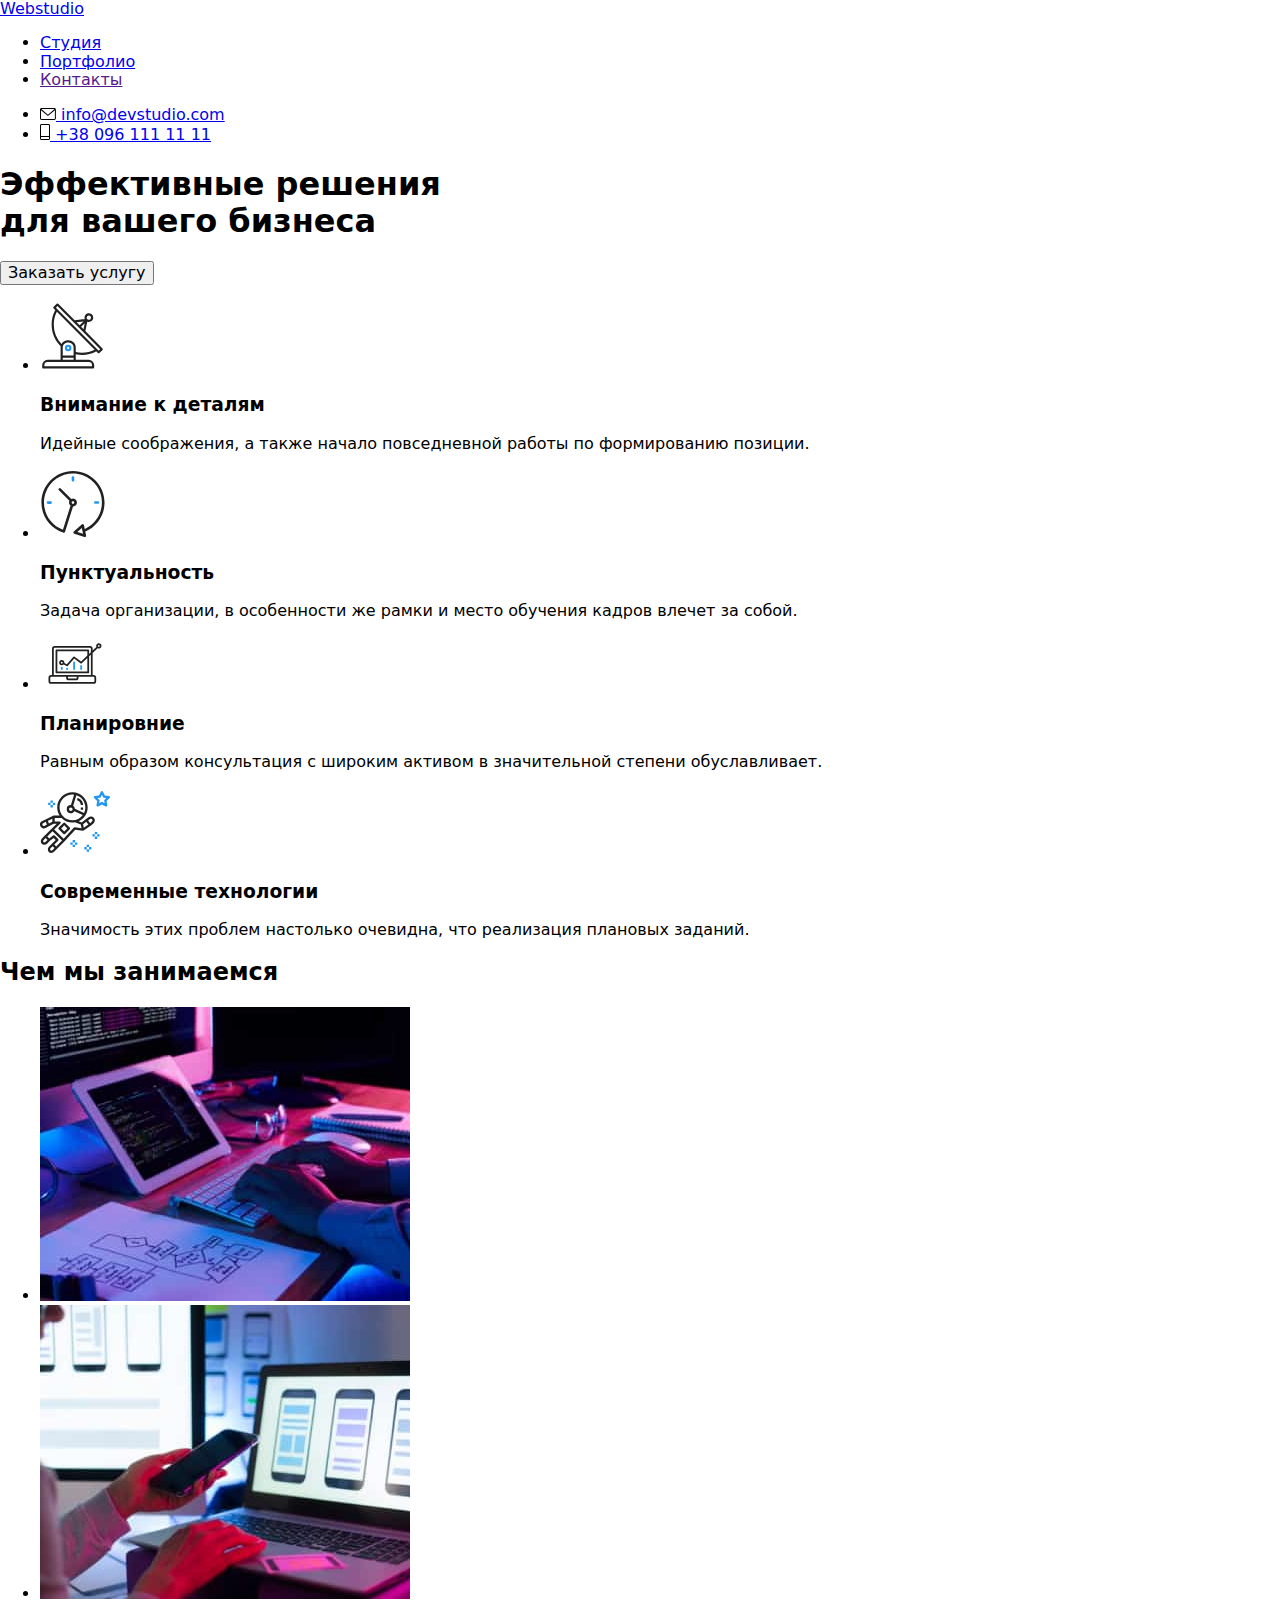
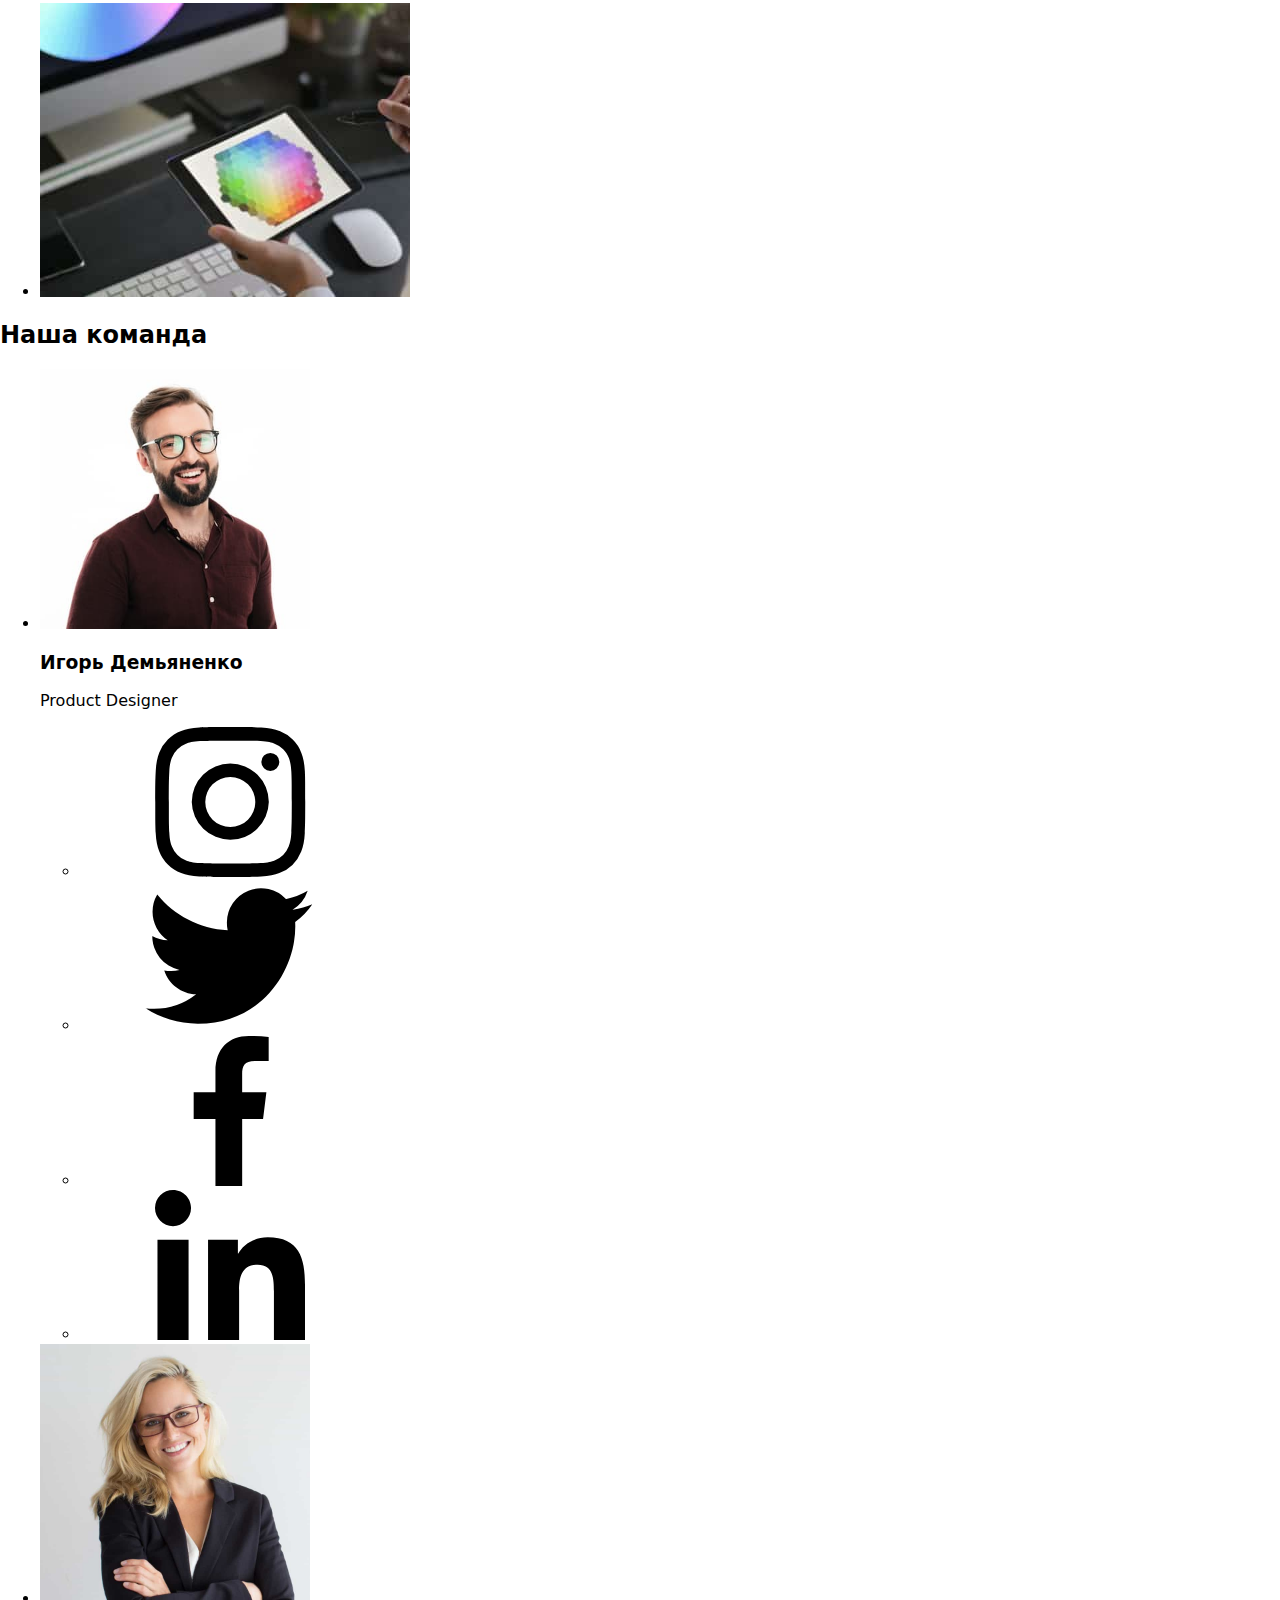
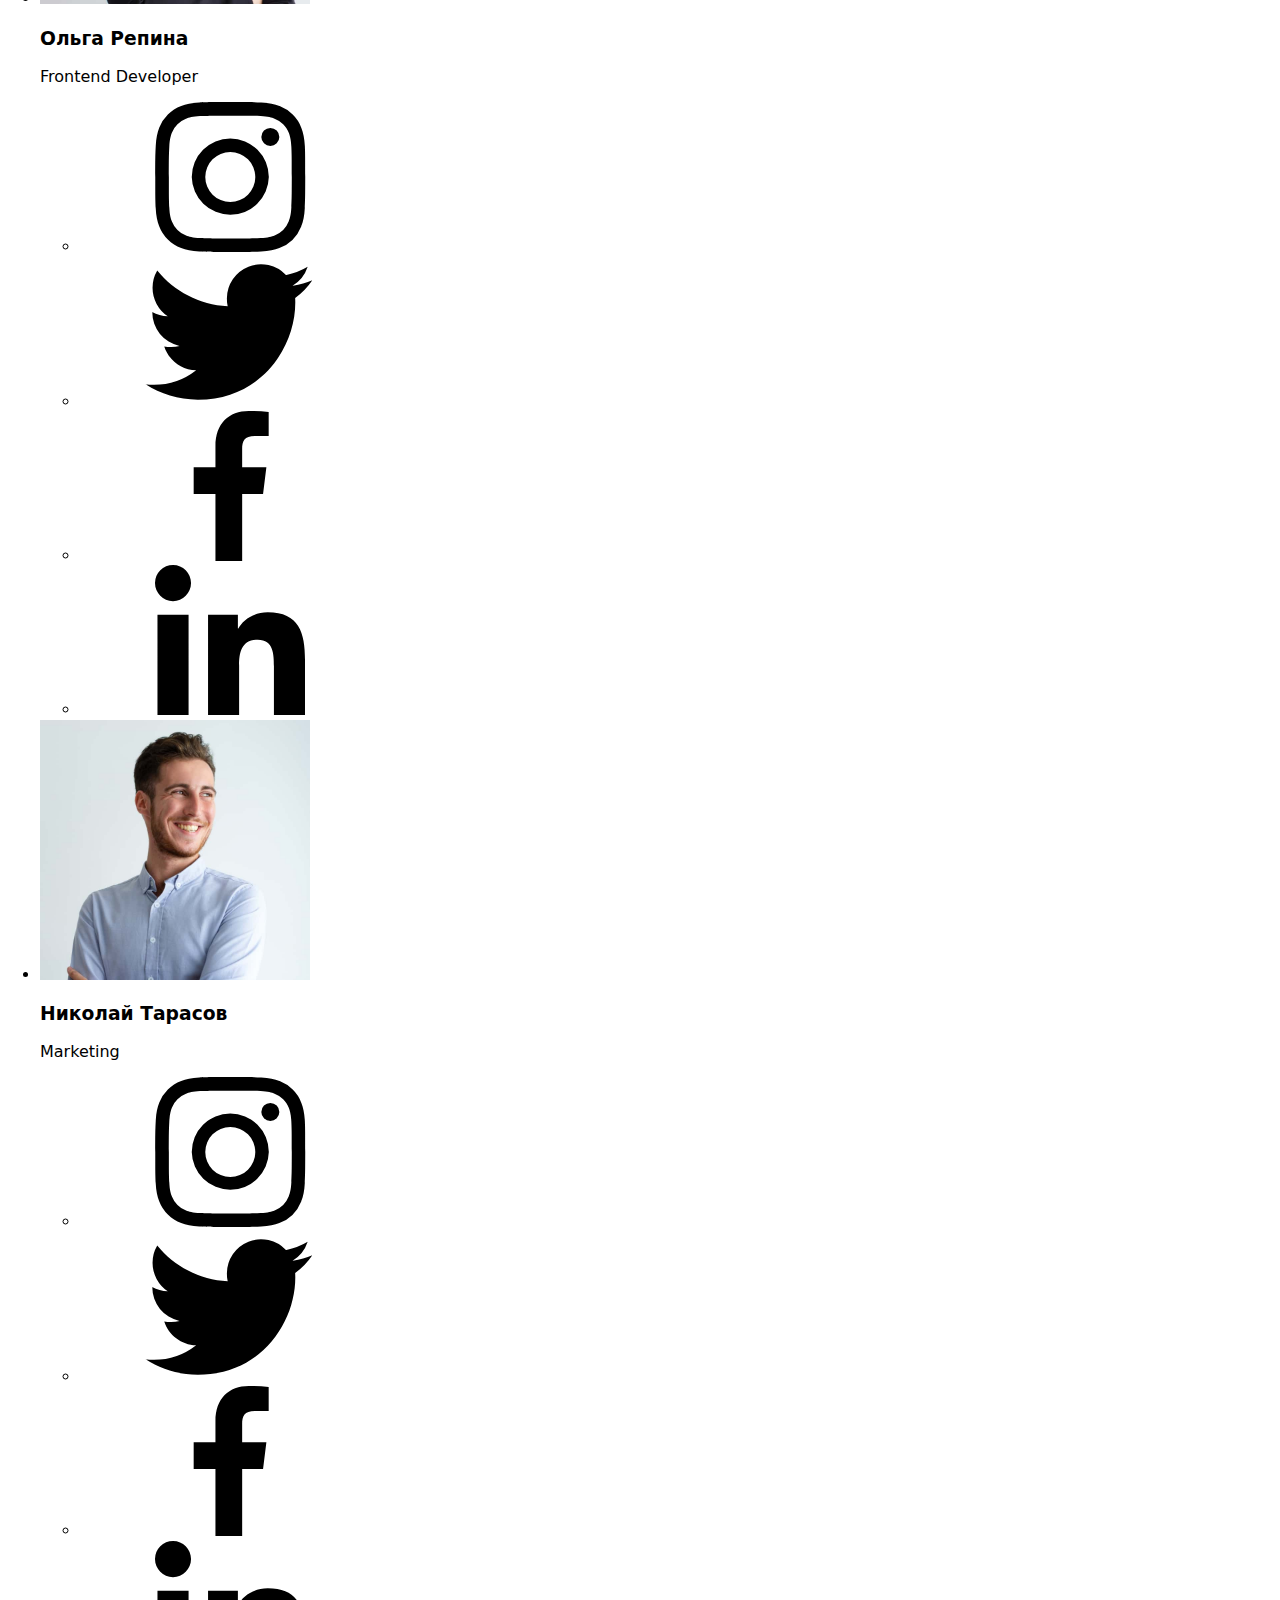
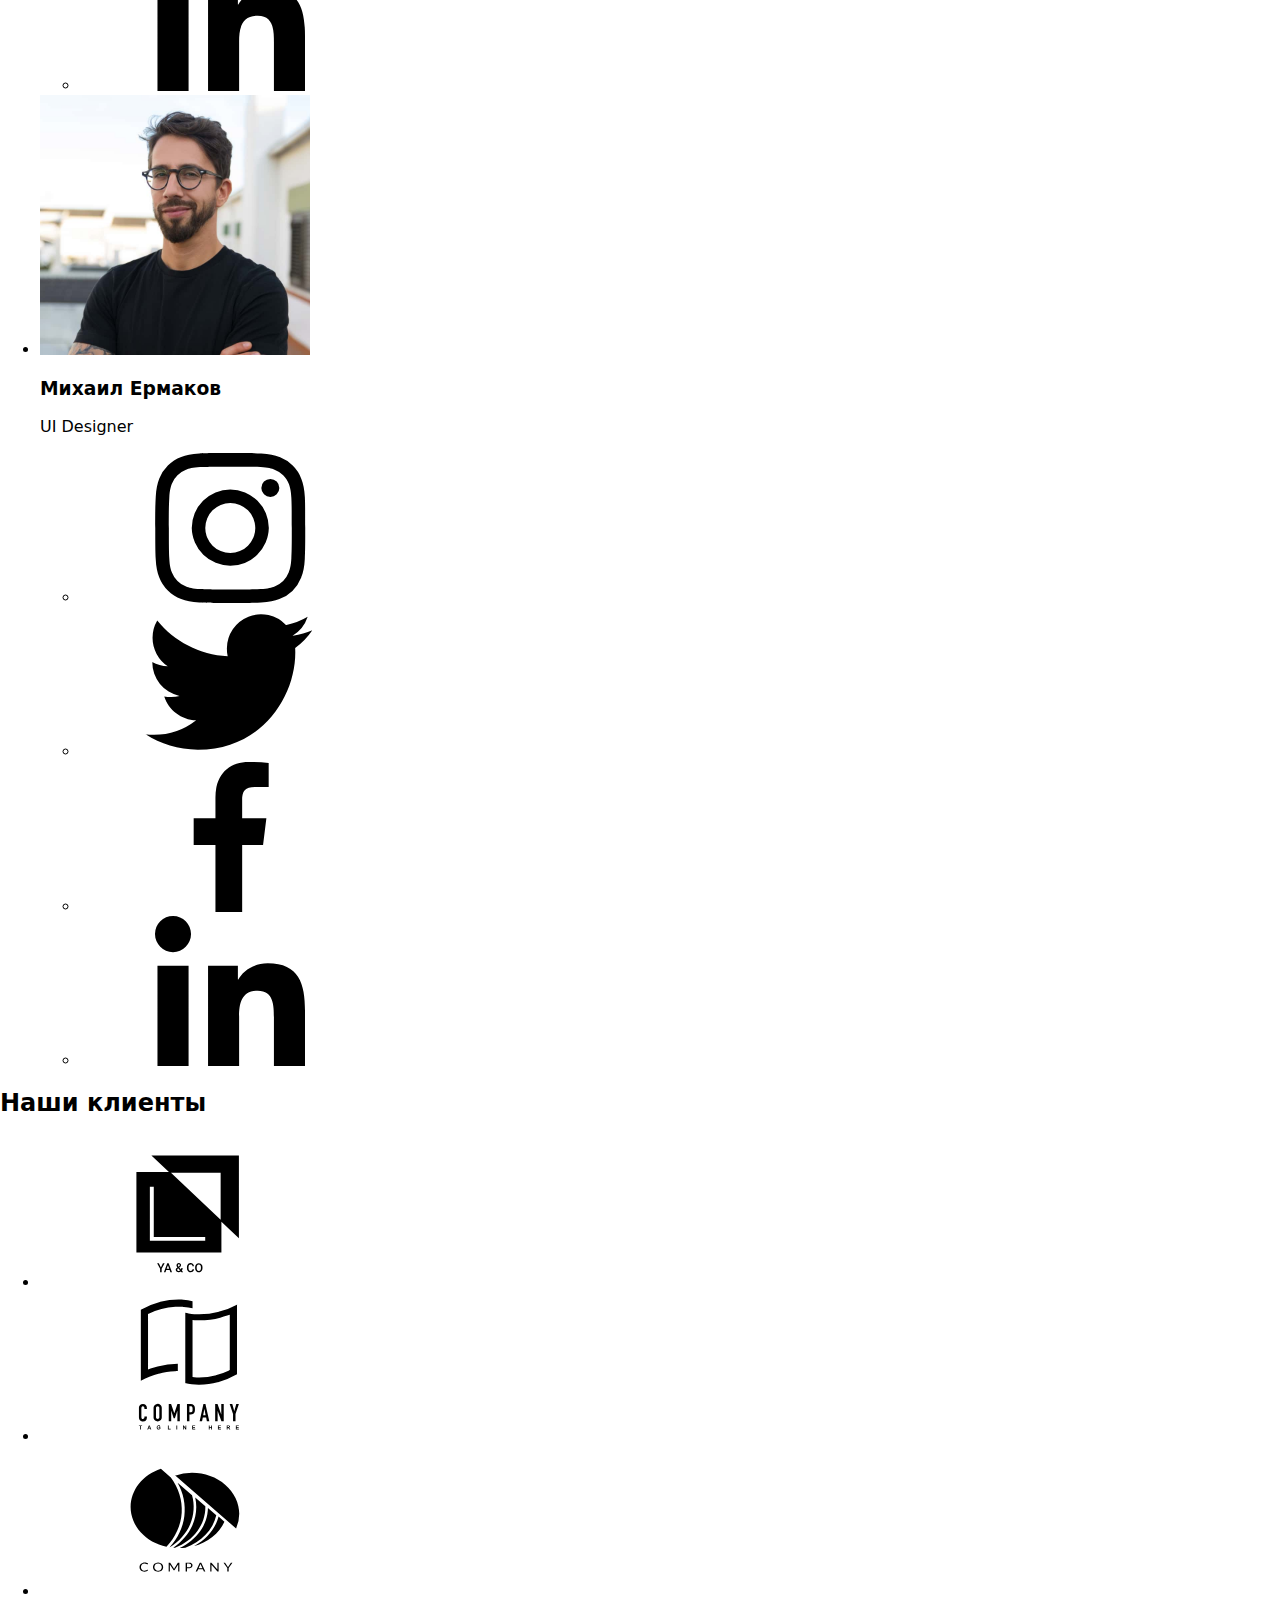
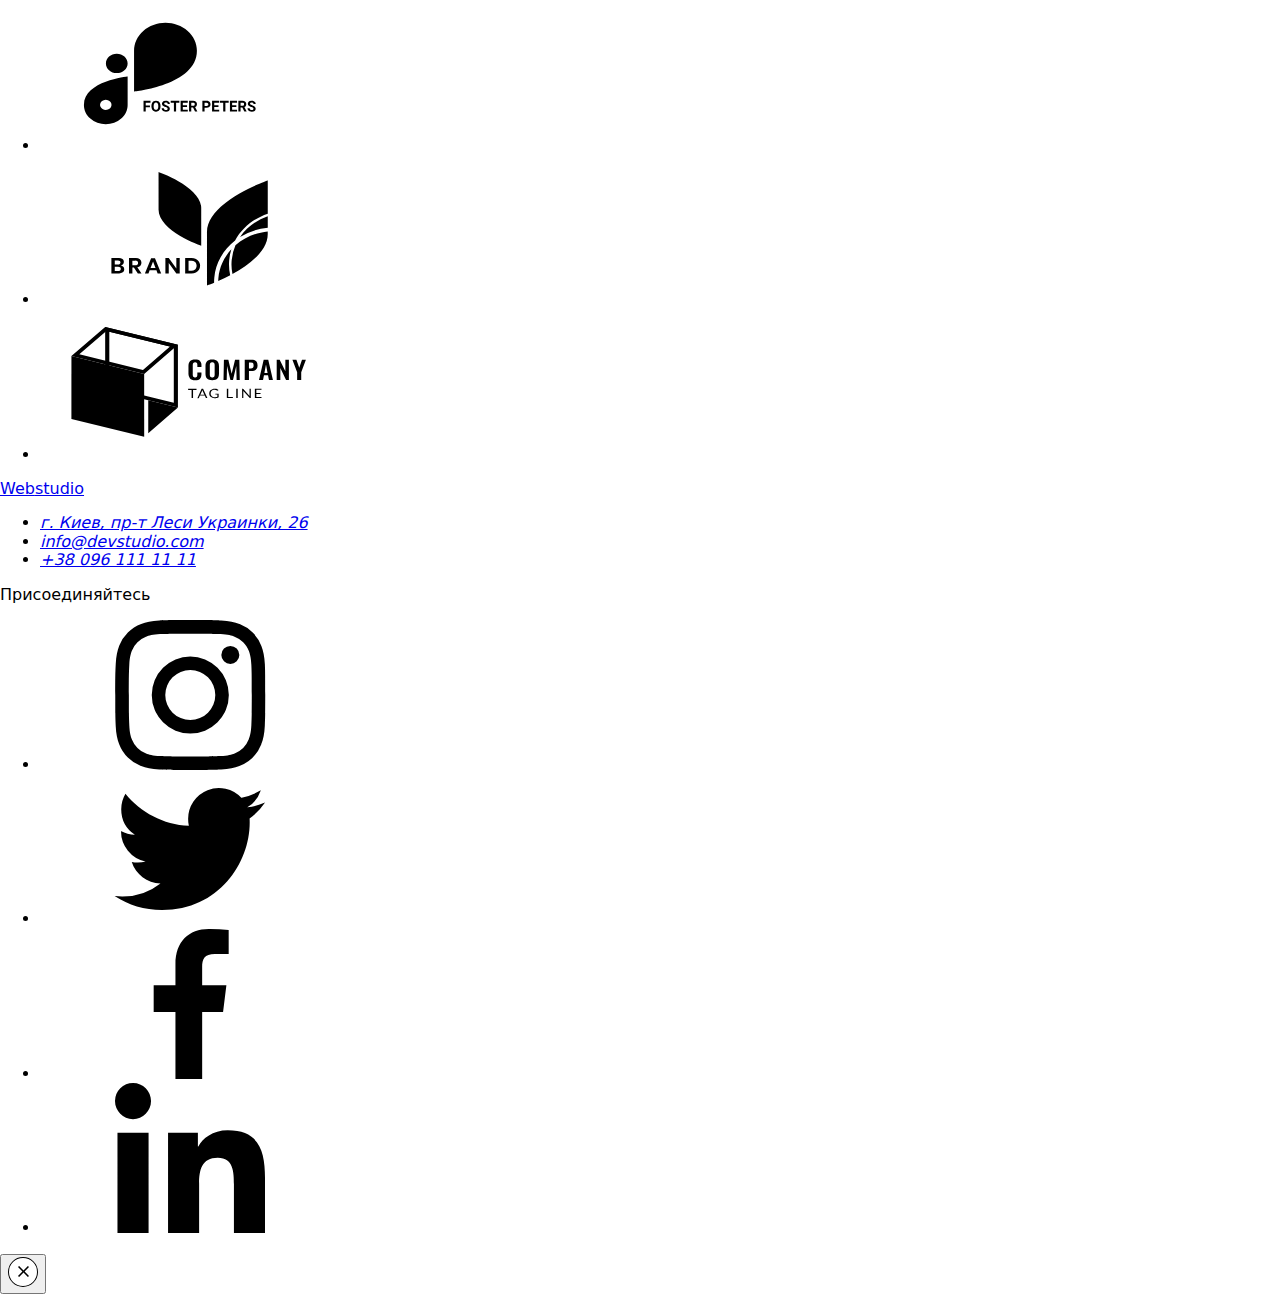
==== commit 637011c4: "обновила" ====
--- a/index.html
+++ b/index.html
@@ -19,8 +19,6 @@
     <link rel="stylesheet" href="https://cdnjs.cloudflare.com/ajax/libs/animate.css/4.1.1/animate.min.css" />
 
     <link rel="stylesheet" href="./js/modal.js" />
-
-    <link rel="stylesheet" href="./css/styles.css" />
 
 </head>
 
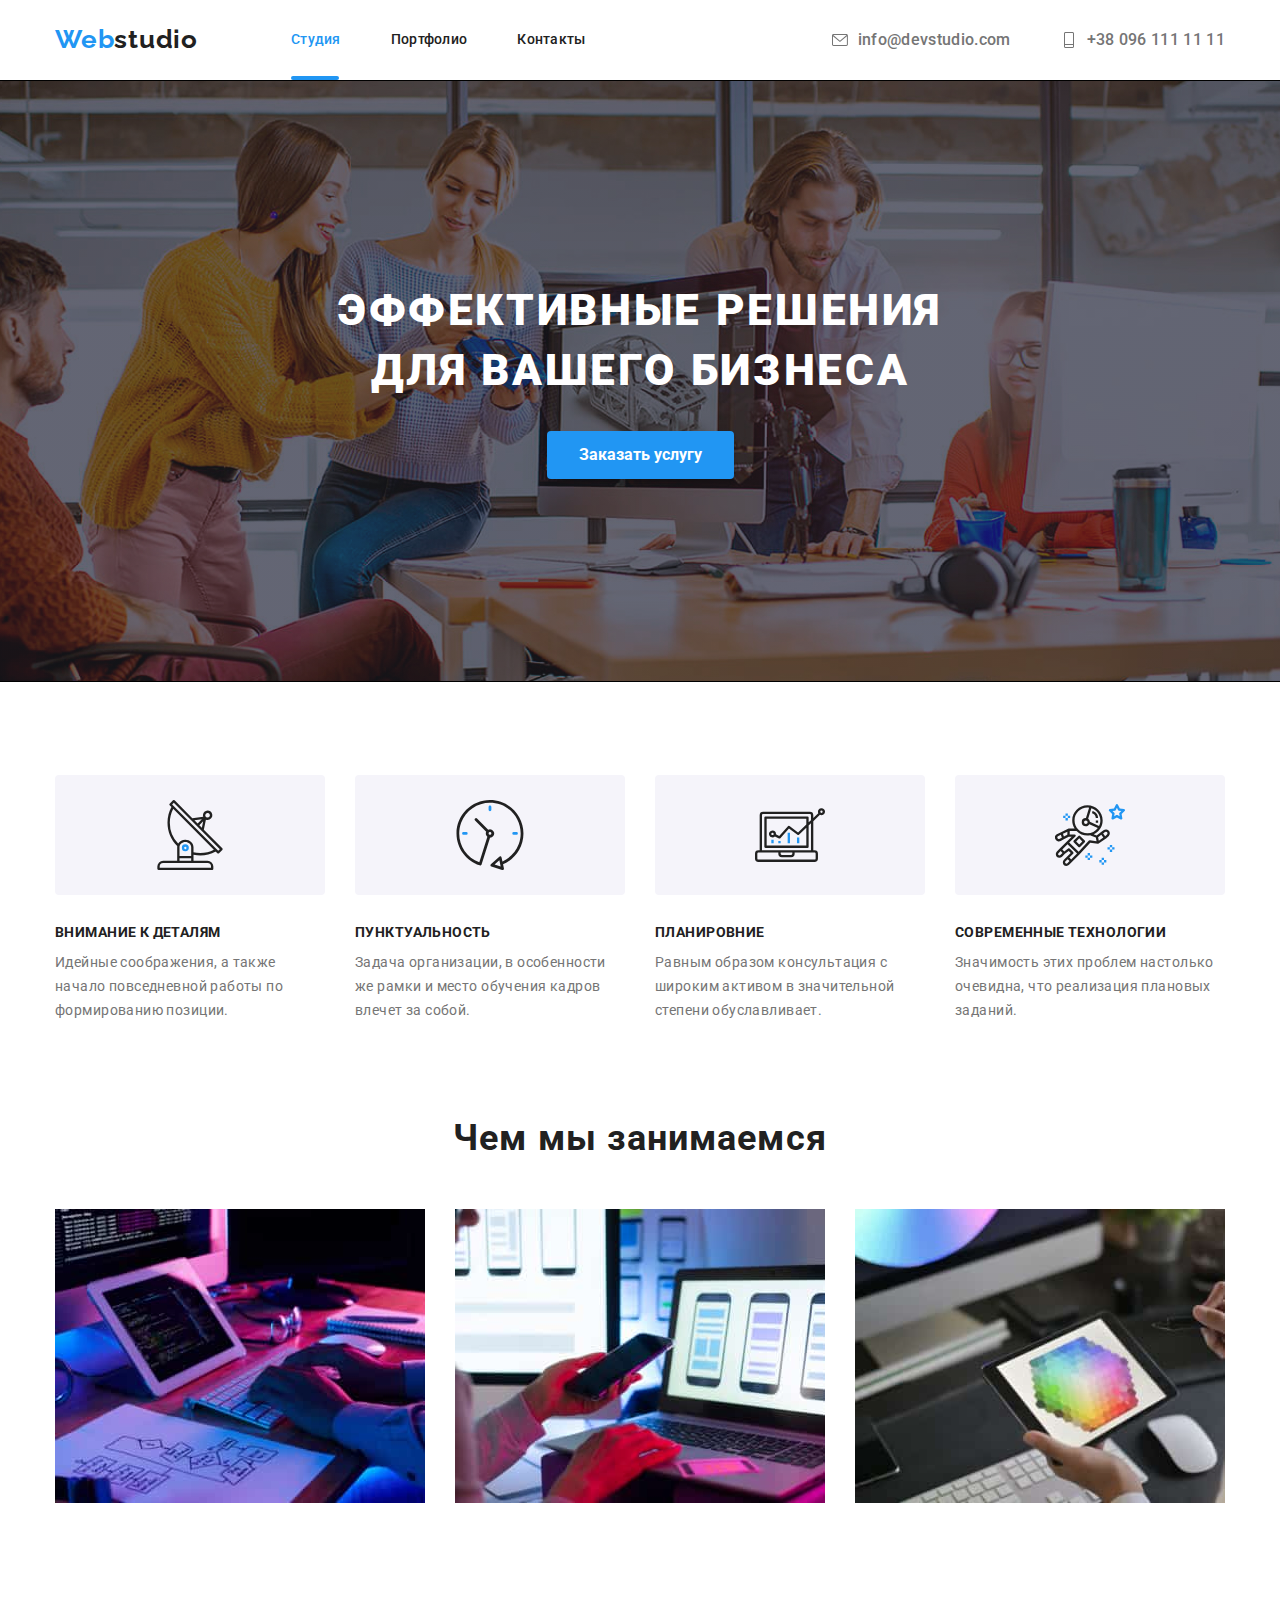
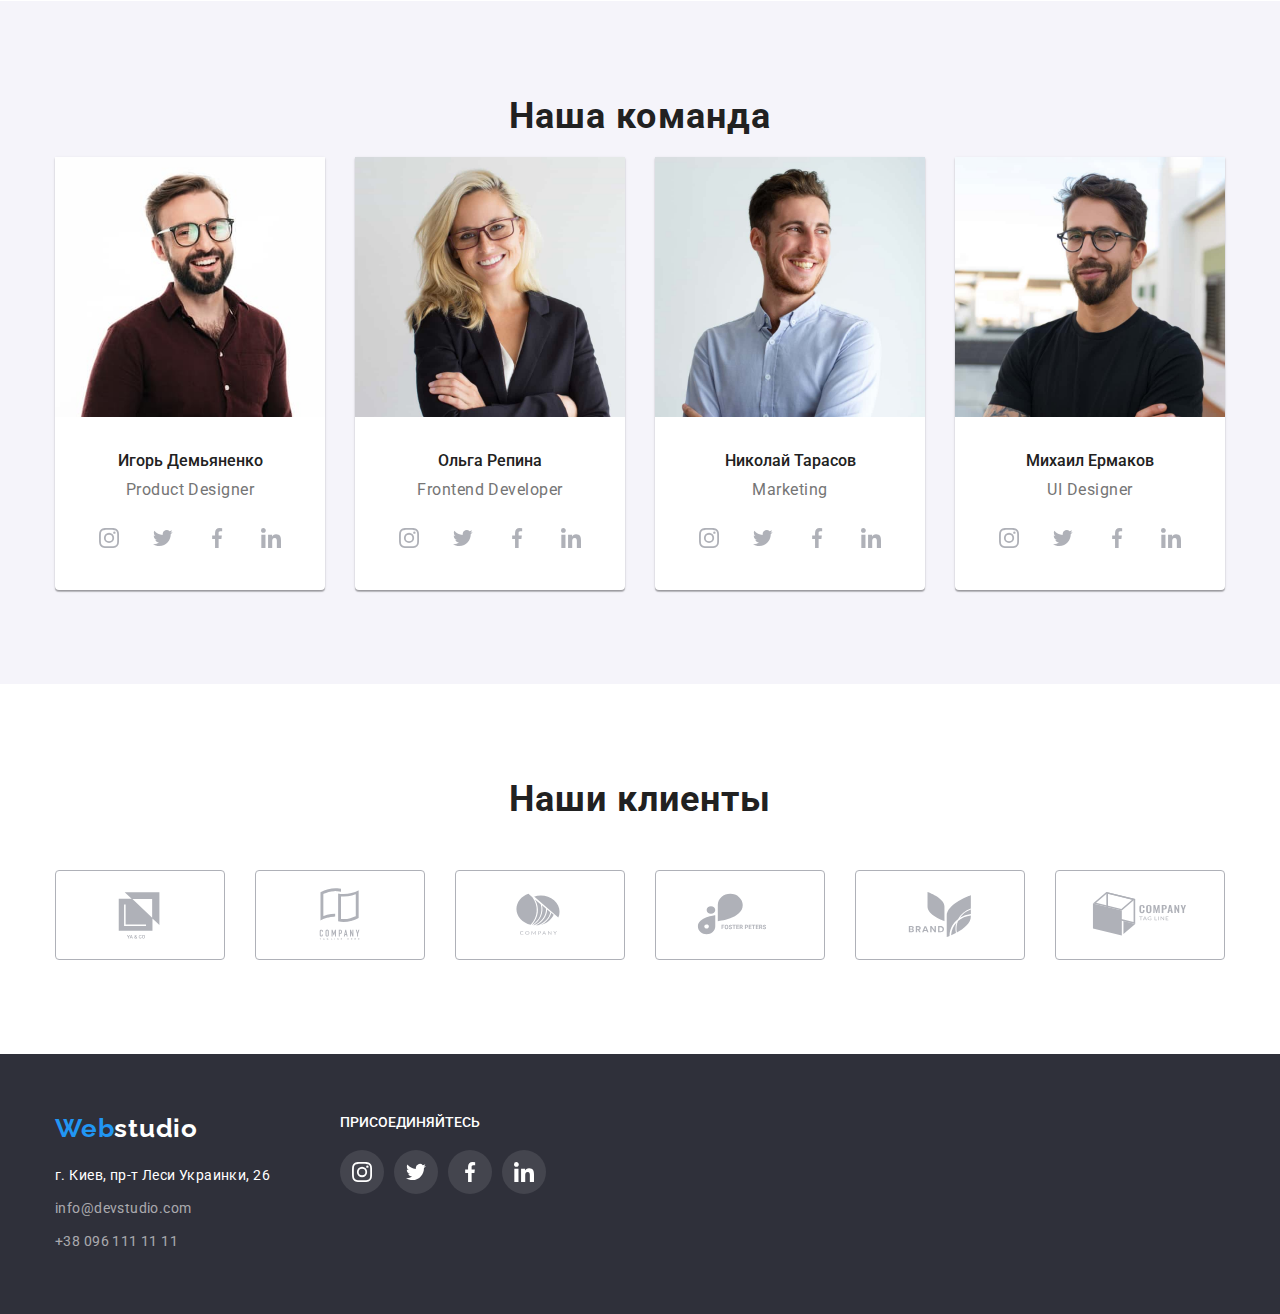
==== commit 47f0fe88: "Хедер стили" ====
--- a/index.html
+++ b/index.html
@@ -18,7 +18,7 @@
 
     <link rel="stylesheet" href="https://cdnjs.cloudflare.com/ajax/libs/animate.css/4.1.1/animate.min.css" />
 
-    <link rel="stylesheet" href="./js/modal.js" />
+    <link rel="stylesheet" href="./css/styles.css" />
 
 </head>
 
--- a/css/styles.css
+++ b/css/styles.css
@@ -0,0 +1,758 @@
+
+ :root {
+    --text-color: #212121;  /*коричневый*/
+    --color-link: #2196F3;  /*голубой*/
+    --color-tipe: #757575;  /*серый*/
+    --main-color: #FFFFFF;  /*белый*/
+    --color-font: #2F303A;  /*темно серый*/
+    --color-icons: #AFB1B8; 
+    /*светло-серый*/
+    --bg-color-light: #f5f4fa; /*cветло-светло-серый*/
+    --opposite-basic-color: #000000;  /*черный*/
+    --card-set-gap: 30px;
+    --primary-bg-color: #fff;  /*cлоновая кость*/
+    --clients-bg-color: #E5E5E5;
+    --cubic: cubic-bezier(0.4, 0, 0.2, 1);
+}
+
+
+
+
+body {
+   font-family: 'Roboto', sans-serif;
+   color: var(--text-color);
+}
+
+.logo {
+    
+    font-family: Raleway;
+    font-weight: 700;
+    font-size: 26px;
+    line-height: 1.15;
+    font-style: normal;
+    color: var(--text-color);
+    letter-spacing: 0.03em;
+    margin-right: 93px;
+    /*margin-left: 200px;*/
+    
+}
+.logo-accent {
+    color: var(--color-link);
+}
+
+h1,
+h2,
+h3,
+h4,
+h5,
+h6,
+p {
+    margin-top: 0;
+    margin-bottom: 0;
+}
+
+ul{
+    list-style: none;
+    padding: 0;
+    margin: 0;
+}
+
+a {
+    text-decoration: none;
+    /* Убираем подчеркивание */
+}
+
+li {
+display: list-item;
+text-align: -webkit-match-parent;
+
+list-style-type: none;
+    /* Убираем маркеры */
+}
+
+.header {
+    border-bottom: 1px solid #ececec;
+}
+
+*,
+::after,
+::before {
+    box-sizing: border-box;
+}
+
+header {
+    display: block;
+}
+
+.header > .container {
+    display: flex;
+    align-items: center;
+}
+
+
+.container { 
+    margin-left: auto;
+    margin-right: auto;
+    width: 1200px;
+    padding-left: 15px;
+    padding-right: 15px;
+}
+
+.header-nav, .adress, .site-nav{
+    display: flex;
+    align-items: center;
+}
+
+.item:not(:last-child) {
+    margin-right: 50px;
+}
+
+.item:last-child{
+    margin-right: 0;
+}
+
+.header-adress-icon {
+    fill: currentColor;
+    margin-right: 10px;
+    width: 16px;
+    height: 16px;
+}
+
+
+
+.header-adress {
+color: var(--color-tipe);
+
+font-weight: 500;
+line-height: 14px;
+ line-height: 1.14;
+ letter-spacing: 0.02em;
+ margin-left: auto;
+
+display: flex;
+align-items: center;
+}
+
+
+
+.adress {
+    /*display: flex;*/
+    margin-left: auto;
+}
+
+.test-link:hover,
+.header-adress:hover,
+.footer-adress:hover,
+.test-link:focus,
+.header-adress:focus,
+.footer-adress:focus
+{
+    color: var(--color-link);
+}
+
+.test-link {
+    position: relative;
+    display: inline-block;
+transition: color 250ms var(--cubic);
+
+    font-weight: 500;
+    font-size: 14px;
+    line-height: 1.14;
+    color: var(--text-color);
+    letter-spacing: 0.02em;
+    padding-top: 32px;
+    padding-bottom: 32px;
+}
+
+.current-link,
+.test-link:active { 
+    color: var(--color-link);
+}
+
+/* Studia-band */
+
+.test-link.current-link::after {
+position: absolute;
+
+bottom: 0;
+
+content: '';
+display: block;
+width: 48px;
+height: 4px;
+border-radius: 2px;
+
+background-color: var(--color-link);
+/* opacity: 1;
+transition: opasity 250ms var(--cubic); */
+}
+
+
+
+/* .a:hover::after {
+    opacity: 1;
+} */
+
+
+
+
+/*MAIN*/
+ 
+.main-title {
+    color: var(--main-color);
+     text-transform: uppercase;
+     font-size: 44px;
+     font-weight: 900;
+     letter-spacing: 0.06em;
+     line-height: 1.36;
+     margin-top: 0;
+     margin-bottom: 30px;
+}
+
+.title {
+    /* background-color: var(--color-font); */
+    background-color: var(--text-color);
+    background-image: linear-gradient(to right, rgba(47, 48, 58, 0.4), rgba(47, 48, 58, 0.4)), 
+    url(../images/hero.jpg);
+    padding-top: 200px;
+    padding-bottom: 200px; 
+    background-position: center;
+    background-repeat: no-repeat;
+    background-size: cover;
+
+     max-width: 1600px;
+     height: 600px;
+     outline: 1px solid #000000;
+     margin-left: auto;
+     margin-right: auto;
+}
+
+
+.title-align {
+    margin-left: auto;
+    margin-right: auto;
+    width: 696px;
+    
+    text-align: center;
+}
+
+.btn-order {
+    color: var(--main-color);
+    background-color: var(--color-link);
+    font-weight: 700;
+    font-size: 16px;
+    line-height: 1.8;
+
+    border: none;
+    box-shadow: 0px 4px 4px rgb(0 0 0 / 15%);
+    border-radius: 4px;
+
+    padding: 10px 32px;
+    cursor: pointer;
+
+    display: inline-block;
+
+    cursor: pointer;
+}
+
+
+
+/* MODAL */
+
+.backdrop {
+    position: fixed;
+    top: 0;
+    left: 0;
+    width: 100vw;
+    height: 100vh;
+    background-color: rgba(0, 0, 0, 0.2);
+}
+
+    .backdrop.is-hidden {
+    visibility: hidden;
+    opacity: 0;
+    pointer-events: none;
+}
+
+.modal {
+    position: absolute;
+    top: 50%;
+    left: 50%;
+    transform: translate(-50%, -50%);
+
+    min-width: 528px;
+    min-height: 581px;
+    padding: 15px;
+
+    background-color: var(--main-color);
+    
+}
+
+.close {
+    position: absolute;
+    top: 8px;
+    right: 8px;
+    width: 30px;
+    height: 30px;
+    border-radius: 50%;
+    border: 1px solid rgba(0, 0, 0, 0.1);
+    background-color: transparent;
+    cursor: pointer;
+    padding: 0;
+}
+
+
+
+
+
+
+.section {
+    padding-top: 94px;
+    padding-bottom: 94px;
+}
+
+.section-features {
+    padding-top: 94px;
+    /* padding-bottom: 94px; */ */
+}
+
+div, section, p, h2{
+    display: block;
+}
+
+
+
+.features-list {
+    /*width: 270px;
+    margin-right: 30px;
+    margin-bottom: 30px; */
+    flex-basis: calc(100% / 4 - var(--card-set-gap));
+    display: block;
+    margin-right: var(--card-set-gap);
+    }
+
+   /* .features-list:nth-child(3n){
+        margin-right: 0;
+    }
+    */
+
+.features{
+    display: flex;
+    flex-wrap: wrap;
+    margin-right: calc(-1 * var(--card-set-gap));
+}
+
+.features-title {
+   color: var(--text-color);
+   font-size: 14px;
+   font-weight: 700;
+   line-height: 1.14;
+   letter-spacing: 0.03em;
+   text-transform: uppercase;
+
+   margin-top: 0;
+   margin-bottom: 10px;
+}
+
+
+
+.features-subject {
+    color: var(--color-tipe);
+    /*font-weight: 400;*/
+    font-size: 14px;
+    line-height: 1.71;
+    letter-spacing: 0.03em;
+
+    margin-top: 0;
+    margin-bottom: 0;
+}
+
+
+
+/* ICON */
+
+.icon-wrapper {
+    display: flex;
+    justify-content: center;
+    align-items: center;
+    width: 270px;
+    height: 120px;
+    background-color: var(--bg-color-light);
+    border-radius: 4px;
+    margin-bottom: 30px;
+}
+
+.features-icon {
+    width: 70px;
+    height: 70px;
+}
+
+
+
+
+
+
+.command {
+    background-color: var(--bg-color-light);
+}
+
+.section-title {
+    font-size: 36px;
+    font-weight: 700;
+    line-height: 1.17;
+    letter-spacing: 0.03em;
+    text-align: center;
+    margin-top: 0;
+    margin-bottom: 50px;
+}
+
+.service {
+    display: flex;
+    flex-wrap: wrap;
+    margin-right: calc(-1 * var(--card-set-gap));
+}
+
+.service-item {
+    flex-basis: calc(100% / 3 - var(--card-set-gap));
+    margin-right: var(--card-set-gap);
+}
+
+
+/* TEAM */
+
+.team {
+    display: flex;
+    flex-wrap: wrap;
+    /* margin-right: calc(-1 * var(--card-set-gap)); */
+flex-direction: row;
+justify-content: center;
+    margin-top: calc(-1 * var(--card-set-gap));
+    margin-left: calc(-1 * var(--card-set-gap)); 
+}
+
+.team-item {
+    flex-basis: calc(100% / 4 - var(--card-set-gap));
+    margin-left: var(--card-set-gap);
+    background-color: var(--main-color);
+    box-shadow: 0px 1px 3px rgba(0, 0, 0, 0.12), 
+                0px 1px 1px rgba(0, 0, 0, 0.14),
+                0px 2px 1px rgba(0, 0, 0, 0.2);
+    border-radius: 0px 0px 4px 4px;
+    text-align: center;
+    font-size: 16px;
+    line-height: 1.18;
+    text-align: center;
+}
+
+.team__item+.team__item {
+    margin-left: 30px;
+}
+
+.member {
+    padding-top: 30px;
+    padding-bottom: 30px;
+}
+
+
+.picture-name {
+    color: var(--text-color);
+  margin-bottom: 0;
+  color: var(--title-text-color);
+  font-size: 16px;
+  font-weight: 500;
+}
+
+.position {
+    color: var(--color-tipe);
+   margin-top: 10px;
+   margin-bottom: 16px;
+    font-size: 16px;
+    line-height: 1.18;
+    letter-spacing: 0.03em;
+    text-align: center;
+    /* margin-top: 0px;
+    margin-bottom: 0px; */
+}
+
+
+/* TEAM ICON */
+
+.social {
+    display: flex;
+    justify-content: center;
+    margin-top: 16px;
+    /* padding-bottom: 30px; */
+}
+
+.social-item:not(:last-child) {
+    margin-right: 10px;
+}
+
+.social-link {
+    display: flex;
+    justify-content: center;
+    align-items: center;
+    width: 44px;
+    height: 44px;
+    border-radius: 50%;
+    color: var(--color-icons);
+}
+
+.social-link:hover,
+.social-link:focus {
+    color: var(--primary-bg-color);
+    background-color: var(--color-link);
+}
+
+.social-icon {
+    fill: currentColor;
+    width: 20px;
+    height: 20px;
+}
+
+
+/* CLIENTS */
+
+.clients {
+    align-items: ctnter;
+}
+
+.clients-list {
+    display: flex;
+    justify-content: center;
+    margin-top: 0px;
+    margin-bottom: 0;
+}
+
+.clients-item:not(:last-child) {
+    margin-right: 30px;
+}
+    
+.clients-link {
+    display: flex;
+    justify-content: center;
+    align-items: center;
+    width: 170px;
+    height: 90px;
+    color: var(--color-icons);
+    border: 1px solid #AFB1B8;
+    box-sizing: border-box;
+    border-radius: 4px;
+    
+} 
+
+
+.clients-link:hover,
+.clients-link:focus {
+    color: var(--color-link);
+    border-color: var(--color-link);
+}
+
+.clients-icon {
+    fill: currentColor;
+       width: 106px;
+       height: 60px;
+}
+
+
+
+/* FOOTER */
+
+.footer {
+    background-color: var(--color-font);
+    padding-top: 60px;
+    padding-bottom: 60px;
+}
+
+.footer-logo {
+    color: var(--main-color);
+    display: inline-block;
+    margin-bottom: 20px;
+
+    font-family: Raleway;
+    font-weight: 700;
+    font-size: 26px;
+    line-height: 1.15;
+    font-style: normal;
+   
+    letter-spacing: 0.03em;
+}
+
+.footer-logo-accent{
+    color
+}
+/* address {
+    display: block;
+    font-style: italic;
+} */
+
+.footer-adress {
+    font-family: 'Roboto';
+    color: var(--main-color);
+    font-style: normal;
+    font-size: 14px;
+    line-height: 1.71;
+    letter-spacing: 0.03em;
+}
+
+.footer-adress-mail,
+.footer-adress-tel {
+font-style: normal;
+font-size: 14px;
+line-height: 1.71;
+letter-spacing: 0.03em;
+font-family: 'Roboto';
+color: rgba(255, 255, 255, 0.6);
+
+display: block;
+margin-top: 9px;
+}
+
+.footer-adress-mail:hover,
+.footer-adress-tel:hover,
+.footer-adress-mail:focus,
+.footer-adress-tel:focus {
+    color: var(--color-link);
+}
+
+/* .footer-address-list .footer-address-item+.footer-address-item {
+    margin-top: 9px;
+} */
+
+
+
+ /* FOOTER ICONS */
+
+ .footer-wrapper {
+     display: flex;
+ }
+
+.footer-social {
+    margin-left: 70px;
+}
+.footer-social-title {
+    margin-bottom: 20px;
+    font-weight: 500;
+    font-style: normal;
+    font-size: 14px;
+    line-height: 1.17;
+    color: var(--main-color);
+    text-transform: uppercase;
+}
+
+.footer-social-list {
+    display: flex;
+}
+
+.footer-item {
+    /* margin-top: 16px; */
+    margin-left: 10px;
+    
+} 
+
+.footer-social-link {
+    background-color: rgba(255, 255, 255, 0.1);
+}
+
+.footer-social-icon {
+        fill: var(--main-color);
+    } 
+
+
+
+/*PORTFOLIO*/
+
+.center {
+    display: flex;
+    justify-content: center;
+    margin-bottom: 50px;
+}
+
+.align-horizontal {
+    margin-right: 8px;
+}
+
+.first {
+    color: var(--main-color);
+    background-color: var(--color-link);
+    box-shadow: 0px 2px 2px rgb(0 0 0 / 12%),
+                0px 1px 2px rgb(0 0 0 / 8%);
+}
+
+
+
+.top-menu {
+ font-weight: 500;
+ font-size: 16px;
+ line-height: 1.63;
+ letter-spacing: 0.03em;
+ background-color: var(--bg-color-light);
+ border: none;
+ 
+ border-radius: 4px;
+ padding: 6px 22px;
+}
+
+.top-menu:hover,
+.top-menu:focus {
+color: var(--main-color);
+background-color: var(--color-link);
+}
+
+.top-menu {
+cursor: pointer;
+}
+
+
+
+
+
+.picture {
+    display: flex;
+    flex-wrap: wrap;
+    margin-right: calc(-1 * var(--card-set-gap));
+    margin-bottom: calc(-1 * var(--card-set-gap));
+}
+
+.picture-item {
+    flex-basis: calc(100% / 3 - var(--card-set-gap));
+    margin-right: var(--card-set-gap);
+    margin-bottom: var(--card-set-gap);
+}
+
+.portfolio-picture-title {
+    margin: 0;
+    color: var(--text-color);
+    font-size: 18px;
+    line-height: 2;
+    font-weight: 700;
+    letter-spacing: 0.06em;
+}
+
+.legend {
+    display: block;
+    padding: 20px 24px;
+    border: 1px solid #eeeeee;
+    border-top: none;
+}
+
+
+.description{
+    color: var(--color-tipe);
+    font-weight: 400;
+    font-size: 16px;
+    line-height: 1.87;
+    letter-spacing: 0.03em;
+    margin: 0;
+}
+
+
+/* PORTFOLIO ICON */
+.picture-item:hover {
+    box-shadow: 0px 1px 1px rgba(0, 0, 0, 0.12), 0px 4px 4px rgba(0, 0, 0, 0.06),
+        1px 4px 6px rgba(0, 0, 0, 0.16);
+}
+
+
+
+
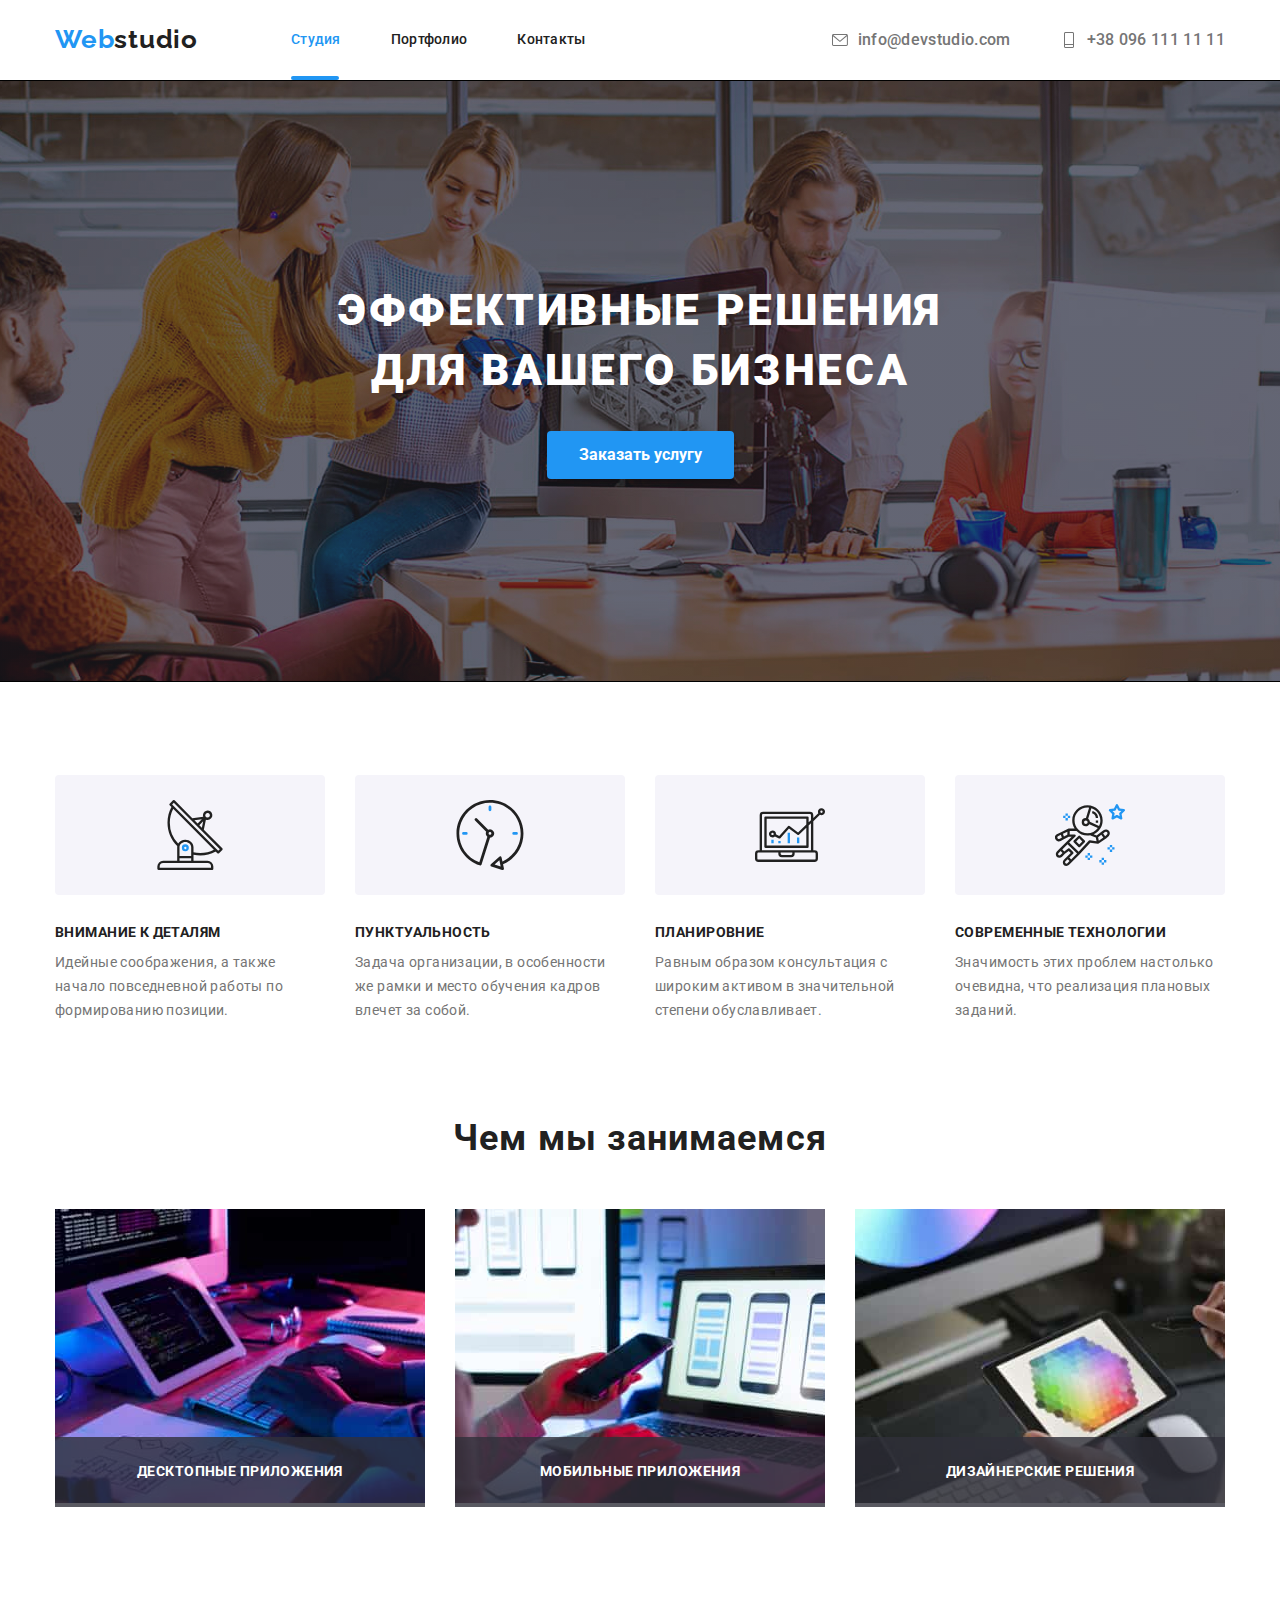
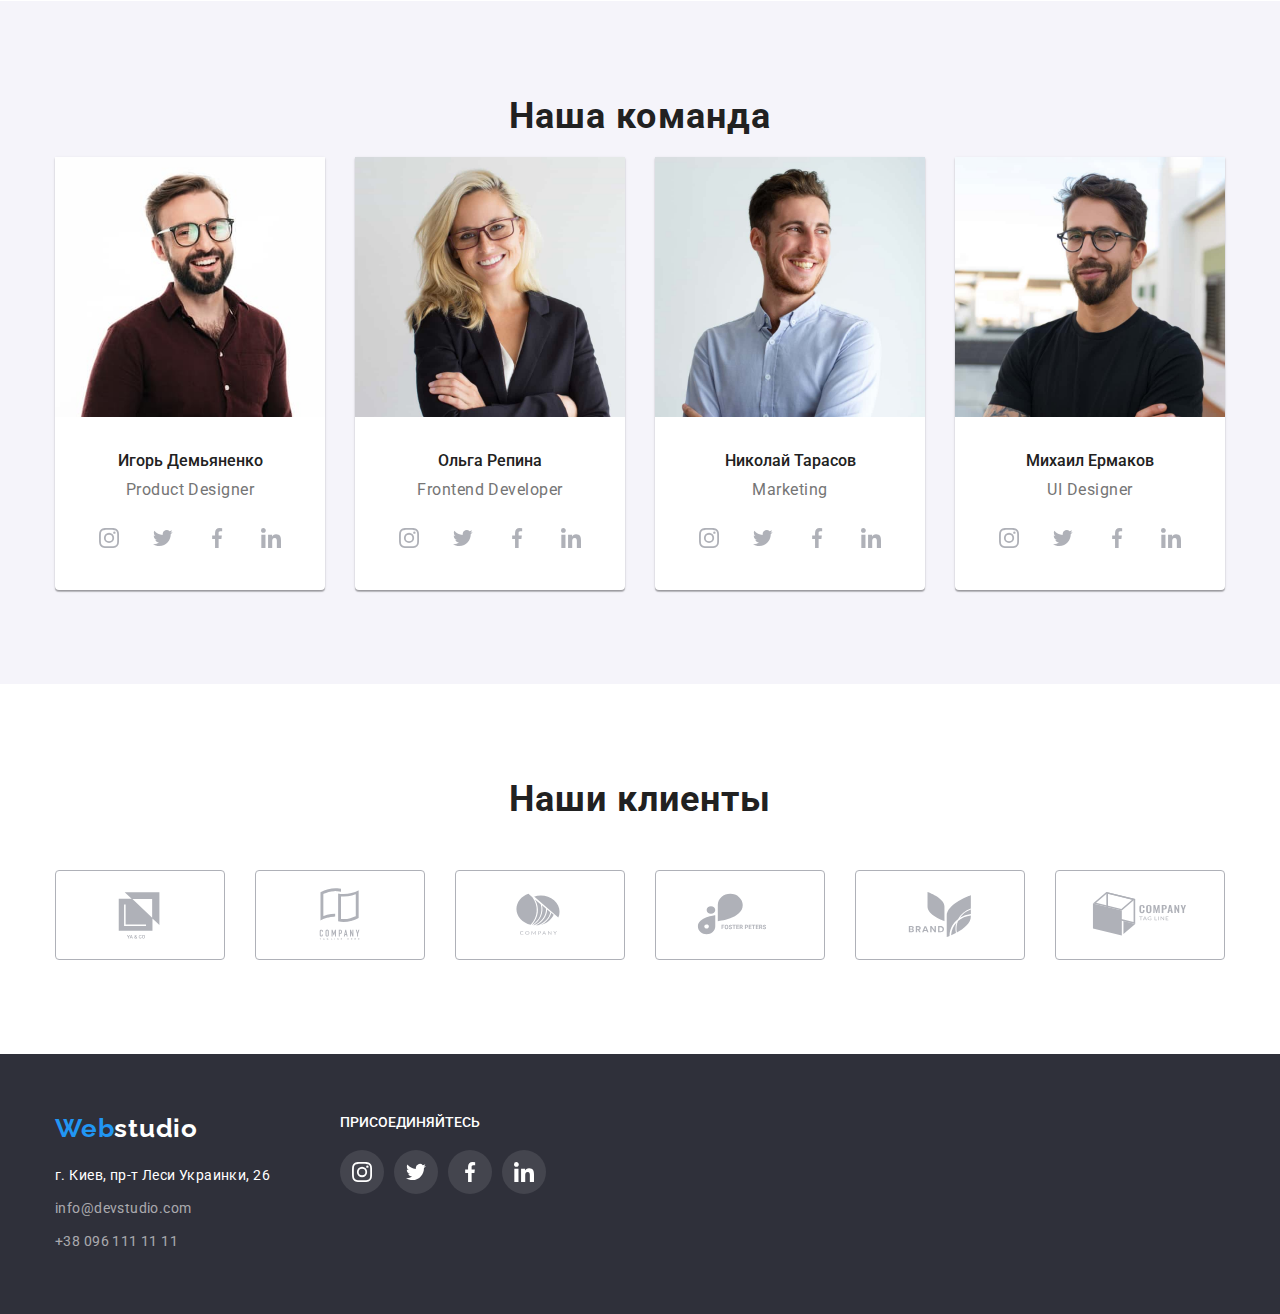
==== commit 824df055: "Service" ====
--- a/index.html
+++ b/index.html
@@ -139,16 +139,31 @@
     <section class="section service-space">
         <div class="container">
             <h2 class="section-title">Чем мы занимаемся</h2>
+
             <ul class="service">
                 <li class="service-item">
-                    <img src="./images/img.jpg" alt="Разработка" width="370" height="294">
+                    <img class="service-image" src="./images/img.jpg" alt="Разработка" width="370" height="294">
+
+                    <div class="service-desc">
+                        <p class="service-text">Десктопные приложения</p>
+                    </div>
                 </li>
 
                 <li class="service-item">
                     <img src="./images/img1.jpg" alt="Проэктирование" width="370" height="294">
+
+                    <div class="service-desc">
+                        <p class="service-text">Мобильные приложения</p>
+                    </div>
+                </li>
                 </li>
                 <li class="service-item">
                     <img src="./images/img2.jpg" alt="Дизайн" width="370" height="294">
+
+                    <div class="service-desc">
+                        <p class="service-text">Дизайнерские решения</p>
+                    </div>
+                </li>
                 </li>
             </ul>
         </div>
@@ -468,8 +483,8 @@
 
 
 
-<div class="backdrop is-hidden" data-backdrop>
-    <div class="modal" data-modal>
+<div class="backdrop is-hidden" data-modal>
+    <div class="modal">
         <button type="button" class="close" data-modal-close>
             <svg class="btn-close" width="30" height="30" aria-label="Закрыть окно">
                 <use href="./images/icons/symbol-defs2.svg#icon-close"></use>
--- a/css/styles.css
+++ b/css/styles.css
@@ -13,6 +13,7 @@
     --primary-bg-color: #fff;  /*cлоновая кость*/
     --clients-bg-color: #E5E5E5;
     --cubic: cubic-bezier(0.4, 0, 0.2, 1);
+    --logo-color: #000;
 }
 
 
@@ -286,6 +287,7 @@
 
     background-color: var(--main-color);
     
+    
 }
 
 .close {
@@ -301,6 +303,10 @@
     padding: 0;
 }
 
+/* .btn-close {
+    width: 11px;
+    fill: var(--logo-color);
+} */
 
 
 
@@ -413,8 +419,42 @@
 }
 
 .service-item {
+    position: relative;
     flex-basis: calc(100% / 3 - var(--card-set-gap));
     margin-right: var(--card-set-gap);
+}
+
+
+
+/* SERVISE DESC */
+
+.service-item {
+    position: relative;
+}
+
+.service-desc {
+       position: absolute;
+       width: 370px;
+       height: 70px;
+       background-color: rgba(47, 48, 58, 0.8);
+       left: 0;
+       bottom: 0;
+       text-align: center;
+       padding-top: 27px;
+  
+}
+
+.service-text {
+    font-family: Roboto;
+    font-style: normal;
+    font-weight: 700;
+    font-size: 14px;
+    line-height: 1.14;
+    text-align: center;
+    letter-spacing: 0.03em;
+    text-transform: uppercase;
+    color: var(--main-color);
+
 }
 
 
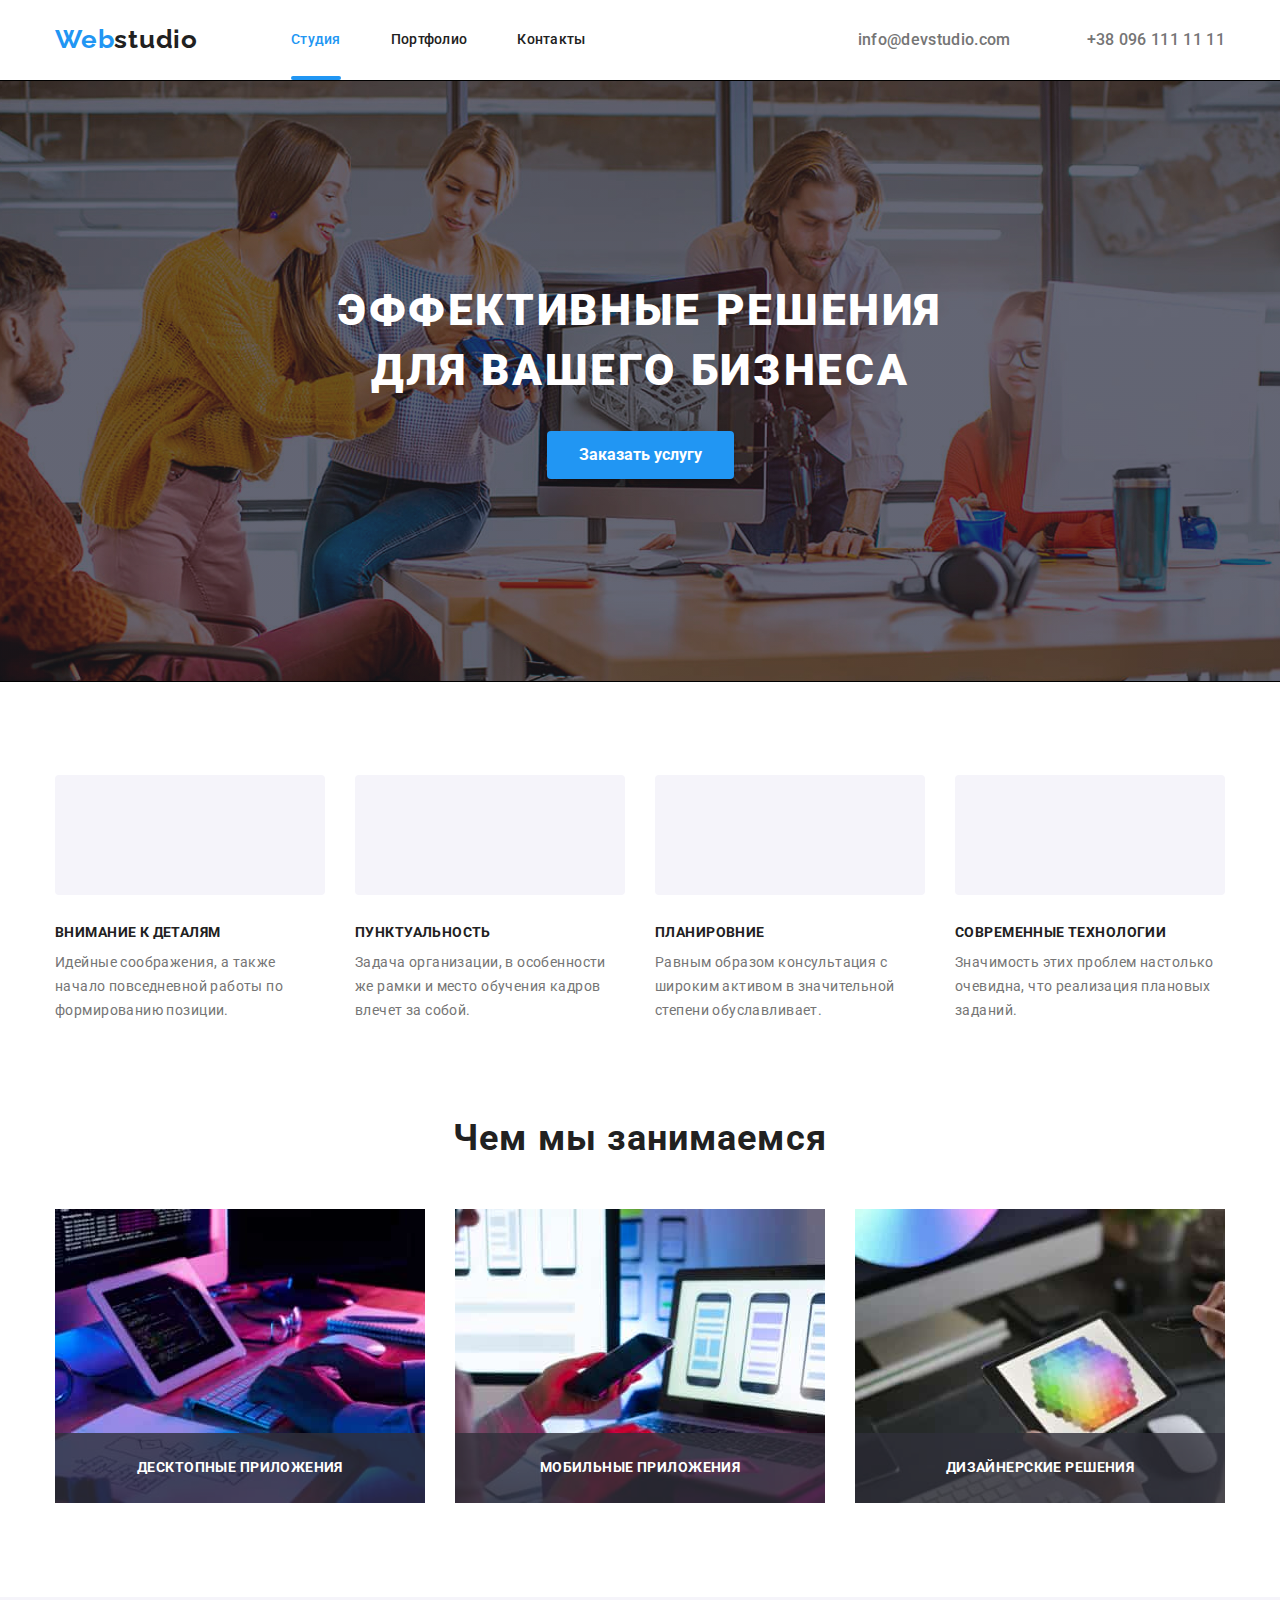
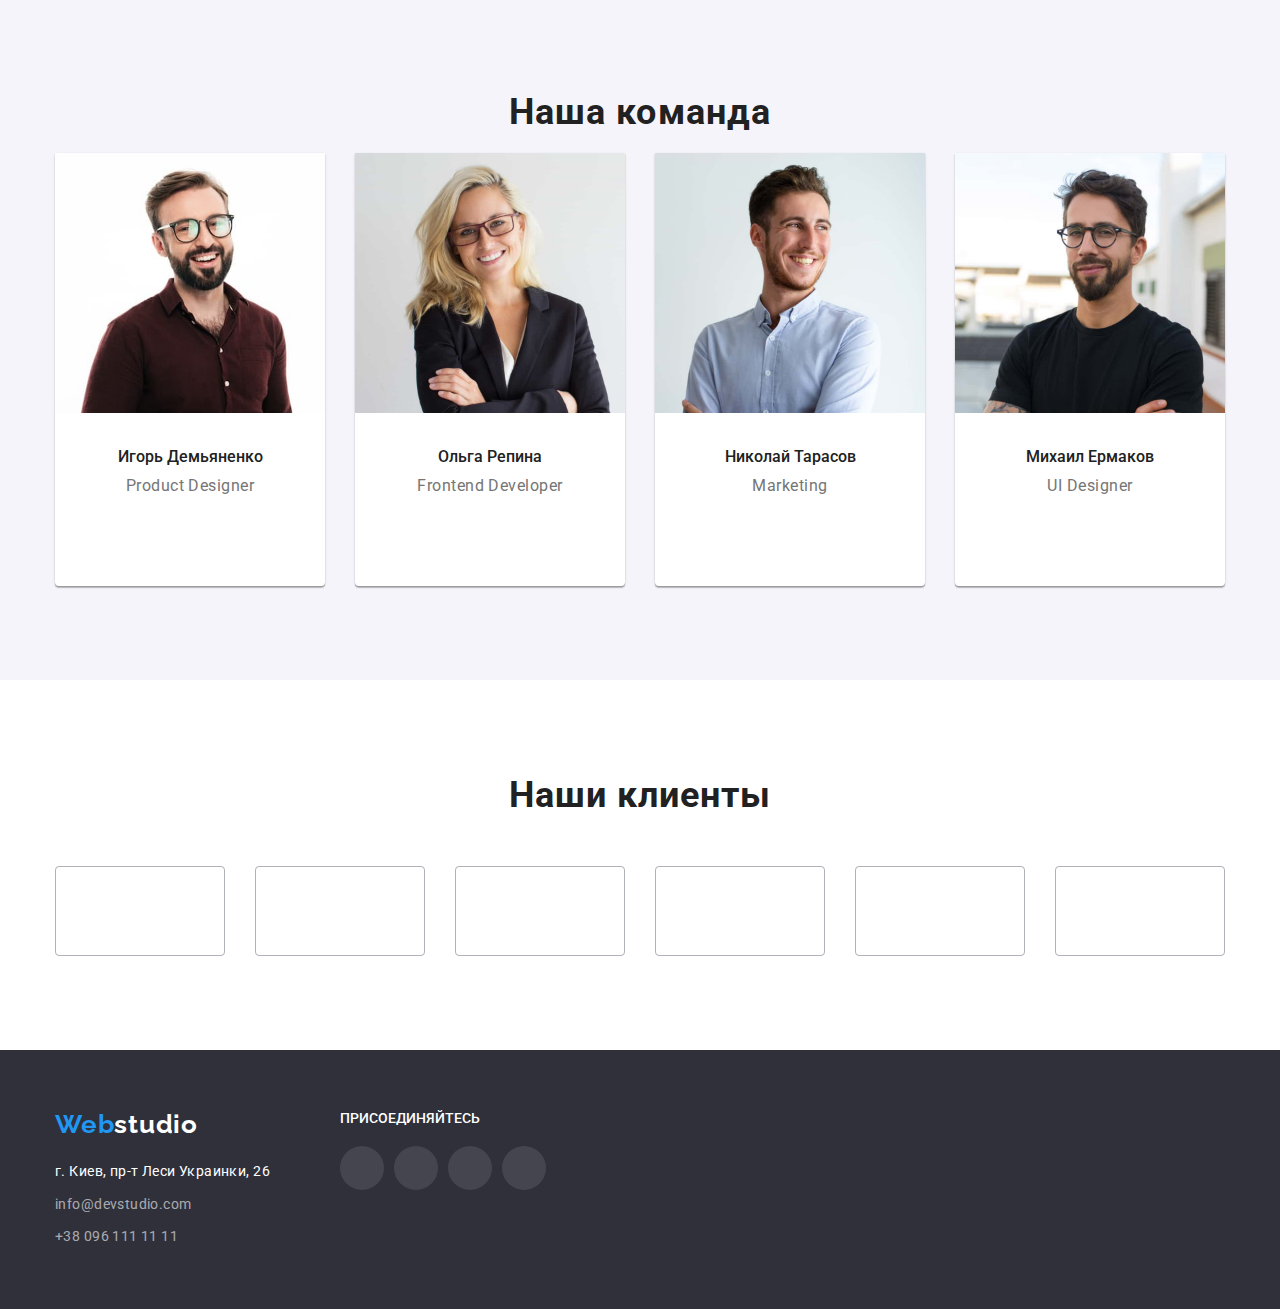
==== commit 021c2f8f: "Button modal" ====
--- a/index.html
+++ b/index.html
@@ -27,8 +27,9 @@
 <header class="header">
     <div class="container">
         <nav class="header-nav">
-            <a href="./index.html" lang="en" class="logo"><span class="logo-accent">Web</span>studio</a>
-
+            <div class="logo-animation">
+                <a href="./index.html" lang="en" class="logo"><span class="logo-accent">Web</span>studio</a>
+            </div>
             <ul class="site-nav">
                 <li class="item">
                     <a href="./index.html" class="test-link current-link">Студия</a>
--- a/css/styles.css
+++ b/css/styles.css
@@ -36,9 +36,16 @@
     margin-right: 93px;
     /*margin-left: 200px;*/
     
-}
+    
+}
+
 .logo-accent {
     color: var(--color-link);
+}
+
+.logo-animation {
+    animation-duration: 1000ms;
+    /* animation-iteration-count: 2; */
 }
 
 h1,
@@ -104,6 +111,8 @@
     align-items: center;
 }
 
+
+
 .item:not(:last-child) {
     margin-right: 50px;
 }
@@ -151,6 +160,13 @@
     color: var(--color-link);
 }
 
+
+
+
+.item {
+    position: relative;
+}
+
 .test-link {
     position: relative;
     display: inline-block;
@@ -165,27 +181,26 @@
     padding-bottom: 32px;
 }
 
-.current-link,
-.test-link:active { 
+.current-link { 
     color: var(--color-link);
 }
 
-/* Studia-band */
+/* Underline blue */
 
 .test-link.current-link::after {
 position: absolute;
-
+left: 0;
 bottom: 0;
 
 content: '';
 display: block;
-width: 48px;
+width: 100%;
 height: 4px;
 border-radius: 2px;
 
 background-color: var(--color-link);
-/* opacity: 1;
-transition: opasity 250ms var(--cubic); */
+opacity: 1;
+transition: opasity 250ms var(--cubic);
 }
 
 
@@ -291,22 +306,24 @@
 }
 
 .close {
-    position: absolute;
-    top: 8px;
-    right: 8px;
-    width: 30px;
-    height: 30px;
-    border-radius: 50%;
-    border: 1px solid rgba(0, 0, 0, 0.1);
-    background-color: transparent;
-    cursor: pointer;
-    padding: 0;
-}
-
-/* .btn-close {
+  position: absolute;
+  top: 8px;
+  right: 8px;
+  display: flex;
+  justify-content: center;
+  align-items: center;
+  width: 30px;
+  height: 30px;
+  box-sizing: border-box;
+  border: 1px solid rgba(0, 0, 0, 0.1);
+  border-radius: 50%;
+  background-color: transparent;
+}
+
+.btn-close {
     width: 11px;
     fill: var(--logo-color);
-} */
+}
 
 
 
@@ -420,6 +437,7 @@
 
 .service-item {
     position: relative;
+    display: flex;
     flex-basis: calc(100% / 3 - var(--card-set-gap));
     margin-right: var(--card-set-gap);
 }
@@ -795,4 +813,47 @@
 
 
 
-
+/* PORTFOLIO OVERLAY */
+.overlay {
+    position: absolute;
+ background-color: rgba(33, 150, 243, 0.9);
+ color: var(--main-color);
+ padding: 20px;
+
+  top: 0;
+  left: 0;
+
+  height: 100%;
+  width: 100%;
+  font-family: Roboto;
+  font-weight: 400;
+  font-size: 18px;
+
+  overflow: auto;
+/* overflow-y: scroll; */
+
+transform: translateY(100%);
+transition: transform 250ms var(--cubic);
+
+overflow: hidden;
+}
+
+.link {
+    
+    display: block;
+   
+}
+
+.picture-item-wrapper {
+position: relative;
+overflow: hidden;
+}
+
+.picture-item-wrapper:hover .overlay,
+.link:focus .overlay
+ {
+    transform: translateX(0%);
+
+}
+
+
